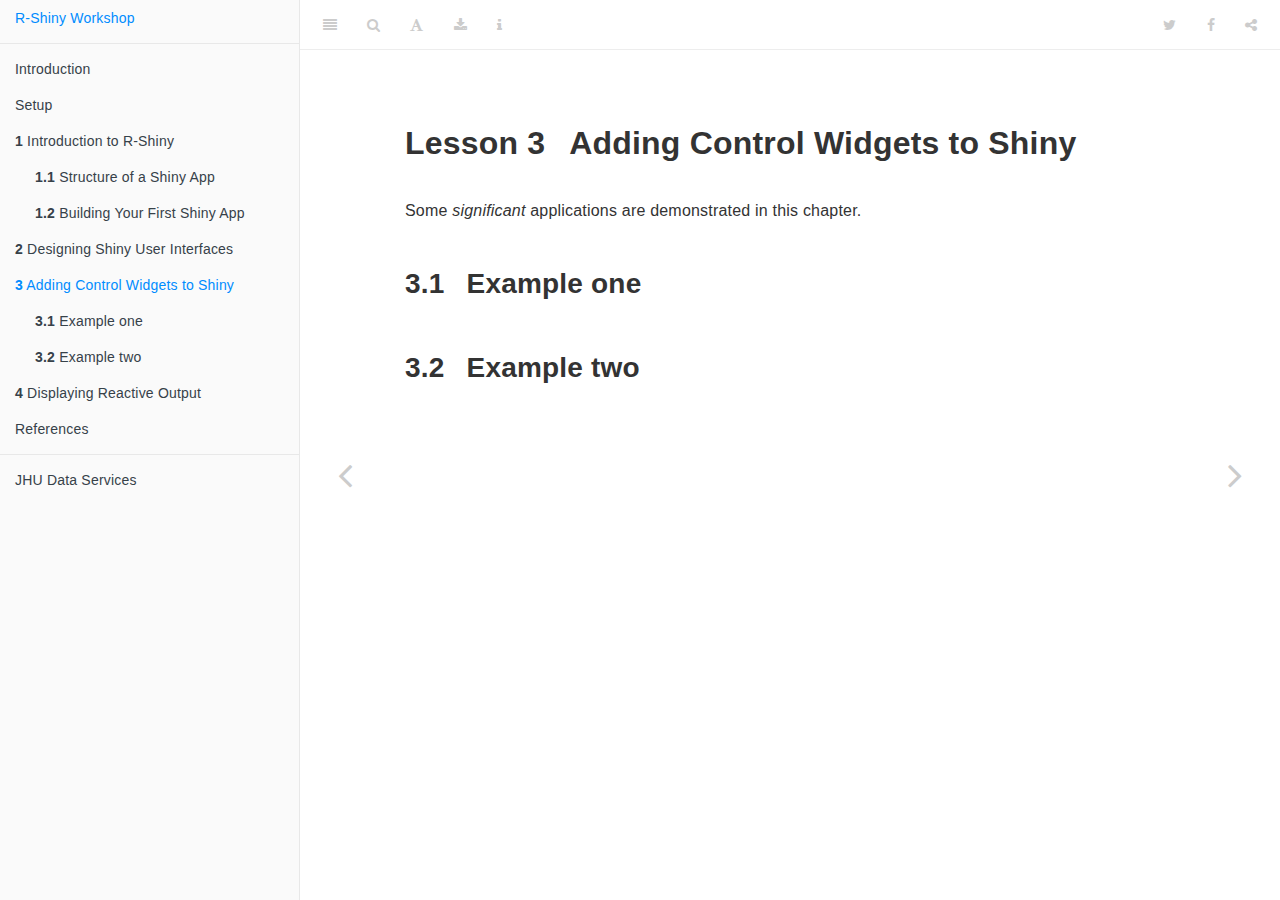
==== docs/adding-control-widgets-to-shiny.html @ 9c2478ea "Compiled book." ====
<!DOCTYPE html>
<html lang="" xml:lang="">
<head>

  <meta charset="utf-8" />
  <meta http-equiv="X-UA-Compatible" content="IE=edge" />
  <title>Lesson 3 Adding Control Widgets to Shiny | Interactive Data Visualization with R-Shiny</title>
  <meta name="description" content="A workshop on interactive data visualization using the R-Shiny library in the R programming language." />
  <meta name="generator" content="bookdown 0.21 and GitBook 2.6.7" />

  <meta property="og:title" content="Lesson 3 Adding Control Widgets to Shiny | Interactive Data Visualization with R-Shiny" />
  <meta property="og:type" content="book" />
  
  
  <meta property="og:description" content="A workshop on interactive data visualization using the R-Shiny library in the R programming language." />
  

  <meta name="twitter:card" content="summary" />
  <meta name="twitter:title" content="Lesson 3 Adding Control Widgets to Shiny | Interactive Data Visualization with R-Shiny" />
  
  <meta name="twitter:description" content="A workshop on interactive data visualization using the R-Shiny library in the R programming language." />
  

<meta name="author" content="Peter Lawson" />


<meta name="date" content="2020-12-22" />

  <meta name="viewport" content="width=device-width, initial-scale=1" />
  <meta name="apple-mobile-web-app-capable" content="yes" />
  <meta name="apple-mobile-web-app-status-bar-style" content="black" />
  
  
<link rel="prev" href="designing-shiny-user-interfaces.html"/>
<link rel="next" href="displaying-reactive-output.html"/>
<script src="libs/jquery-2.2.3/jquery.min.js"></script>
<link href="libs/gitbook-2.6.7/css/style.css" rel="stylesheet" />
<link href="libs/gitbook-2.6.7/css/plugin-table.css" rel="stylesheet" />
<link href="libs/gitbook-2.6.7/css/plugin-bookdown.css" rel="stylesheet" />
<link href="libs/gitbook-2.6.7/css/plugin-highlight.css" rel="stylesheet" />
<link href="libs/gitbook-2.6.7/css/plugin-search.css" rel="stylesheet" />
<link href="libs/gitbook-2.6.7/css/plugin-fontsettings.css" rel="stylesheet" />
<link href="libs/gitbook-2.6.7/css/plugin-clipboard.css" rel="stylesheet" />











<style type="text/css">
a.sourceLine { display: inline-block; line-height: 1.25; }
a.sourceLine { pointer-events: none; color: inherit; text-decoration: inherit; }
a.sourceLine:empty { height: 1.2em; }
.sourceCode { overflow: visible; }
code.sourceCode { white-space: pre; position: relative; }
pre.sourceCode { margin: 0; }
@media screen {
div.sourceCode { overflow: auto; }
}
@media print {
code.sourceCode { white-space: pre-wrap; }
a.sourceLine { text-indent: -1em; padding-left: 1em; }
}
pre.numberSource a.sourceLine
  { position: relative; left: -4em; }
pre.numberSource a.sourceLine::before
  { content: attr(title);
    position: relative; left: -1em; text-align: right; vertical-align: baseline;
    border: none; pointer-events: all; display: inline-block;
    -webkit-touch-callout: none; -webkit-user-select: none;
    -khtml-user-select: none; -moz-user-select: none;
    -ms-user-select: none; user-select: none;
    padding: 0 4px; width: 4em;
    color: #aaaaaa;
  }
pre.numberSource { margin-left: 3em; border-left: 1px solid #aaaaaa;  padding-left: 4px; }
div.sourceCode
  {  }
@media screen {
a.sourceLine::before { text-decoration: underline; }
}
code span.al { color: #ff0000; font-weight: bold; } /* Alert */
code span.an { color: #60a0b0; font-weight: bold; font-style: italic; } /* Annotation */
code span.at { color: #7d9029; } /* Attribute */
code span.bn { color: #40a070; } /* BaseN */
code span.bu { } /* BuiltIn */
code span.cf { color: #007020; font-weight: bold; } /* ControlFlow */
code span.ch { color: #4070a0; } /* Char */
code span.cn { color: #880000; } /* Constant */
code span.co { color: #60a0b0; font-style: italic; } /* Comment */
code span.cv { color: #60a0b0; font-weight: bold; font-style: italic; } /* CommentVar */
code span.do { color: #ba2121; font-style: italic; } /* Documentation */
code span.dt { color: #902000; } /* DataType */
code span.dv { color: #40a070; } /* DecVal */
code span.er { color: #ff0000; font-weight: bold; } /* Error */
code span.ex { } /* Extension */
code span.fl { color: #40a070; } /* Float */
code span.fu { color: #06287e; } /* Function */
code span.im { } /* Import */
code span.in { color: #60a0b0; font-weight: bold; font-style: italic; } /* Information */
code span.kw { color: #007020; font-weight: bold; } /* Keyword */
code span.op { color: #666666; } /* Operator */
code span.ot { color: #007020; } /* Other */
code span.pp { color: #bc7a00; } /* Preprocessor */
code span.sc { color: #4070a0; } /* SpecialChar */
code span.ss { color: #bb6688; } /* SpecialString */
code span.st { color: #4070a0; } /* String */
code span.va { color: #19177c; } /* Variable */
code span.vs { color: #4070a0; } /* VerbatimString */
code span.wa { color: #60a0b0; font-weight: bold; font-style: italic; } /* Warning */
</style>

<link rel="stylesheet" href="style.css" type="text/css" />
</head>

<body>



  <div class="book without-animation with-summary font-size-2 font-family-1" data-basepath=".">

    <div class="book-summary">
      <nav role="navigation">

<ul class="summary">
<li><a href="./">R-Shiny Workshop</a></li>

<li class="divider"></li>
<li class="chapter" data-level="" data-path="index.html"><a href="index.html"><i class="fa fa-check"></i>Introduction</a></li>
<li class="chapter" data-level="" data-path="setup.html"><a href="setup.html"><i class="fa fa-check"></i>Setup</a></li>
<li class="chapter" data-level="1" data-path="introduction-to-r-shiny.html"><a href="introduction-to-r-shiny.html"><i class="fa fa-check"></i><b>1</b> Introduction to R-Shiny</a><ul>
<li class="chapter" data-level="1.1" data-path="introduction-to-r-shiny.html"><a href="introduction-to-r-shiny.html#structure-of-a-shiny-app"><i class="fa fa-check"></i><b>1.1</b> Structure of a Shiny App</a></li>
<li class="chapter" data-level="1.2" data-path="introduction-to-r-shiny.html"><a href="introduction-to-r-shiny.html#building-your-first-shiny-app"><i class="fa fa-check"></i><b>1.2</b> Building Your First Shiny App</a></li>
</ul></li>
<li class="chapter" data-level="2" data-path="designing-shiny-user-interfaces.html"><a href="designing-shiny-user-interfaces.html"><i class="fa fa-check"></i><b>2</b> Designing Shiny User Interfaces</a></li>
<li class="chapter" data-level="3" data-path="adding-control-widgets-to-shiny.html"><a href="adding-control-widgets-to-shiny.html"><i class="fa fa-check"></i><b>3</b> Adding Control Widgets to Shiny</a><ul>
<li class="chapter" data-level="3.1" data-path="adding-control-widgets-to-shiny.html"><a href="adding-control-widgets-to-shiny.html#example-one"><i class="fa fa-check"></i><b>3.1</b> Example one</a></li>
<li class="chapter" data-level="3.2" data-path="adding-control-widgets-to-shiny.html"><a href="adding-control-widgets-to-shiny.html#example-two"><i class="fa fa-check"></i><b>3.2</b> Example two</a></li>
</ul></li>
<li class="chapter" data-level="4" data-path="displaying-reactive-output.html"><a href="displaying-reactive-output.html"><i class="fa fa-check"></i><b>4</b> Displaying Reactive Output</a></li>
<li class="chapter" data-level="" data-path="references.html"><a href="references.html"><i class="fa fa-check"></i>References</a></li>
<li class="divider"></li>
<li><a href="https://dataservices.library.jhu.edu" target="blank">JHU Data Services</a></li>

</ul>

      </nav>
    </div>

    <div class="book-body">
      <div class="body-inner">
        <div class="book-header" role="navigation">
          <h1>
            <i class="fa fa-circle-o-notch fa-spin"></i><a href="./">Interactive Data Visualization with R-Shiny</a>
          </h1>
        </div>

        <div class="page-wrapper" tabindex="-1" role="main">
          <div class="page-inner">

            <section class="normal" id="section-">
<div id="adding-control-widgets-to-shiny" class="section level1">
<h1><span class="header-section-number">Lesson 3</span> Adding Control Widgets to Shiny</h1>
<p>Some <em>significant</em> applications are demonstrated in this chapter.</p>
<div id="example-one" class="section level2">
<h2><span class="header-section-number">3.1</span> Example one</h2>
</div>
<div id="example-two" class="section level2">
<h2><span class="header-section-number">3.2</span> Example two</h2>

</div>
</div>
            </section>

          </div>
        </div>
      </div>
<a href="designing-shiny-user-interfaces.html" class="navigation navigation-prev " aria-label="Previous page"><i class="fa fa-angle-left"></i></a>
<a href="displaying-reactive-output.html" class="navigation navigation-next " aria-label="Next page"><i class="fa fa-angle-right"></i></a>
    </div>
  </div>
<script src="libs/gitbook-2.6.7/js/app.min.js"></script>
<script src="libs/gitbook-2.6.7/js/lunr.js"></script>
<script src="libs/gitbook-2.6.7/js/clipboard.min.js"></script>
<script src="libs/gitbook-2.6.7/js/plugin-search.js"></script>
<script src="libs/gitbook-2.6.7/js/plugin-sharing.js"></script>
<script src="libs/gitbook-2.6.7/js/plugin-fontsettings.js"></script>
<script src="libs/gitbook-2.6.7/js/plugin-bookdown.js"></script>
<script src="libs/gitbook-2.6.7/js/jquery.highlight.js"></script>
<script src="libs/gitbook-2.6.7/js/plugin-clipboard.js"></script>
<script>
gitbook.require(["gitbook"], function(gitbook) {
gitbook.start({
"sharing": {
"github": false,
"facebook": true,
"twitter": true,
"linkedin": false,
"weibo": false,
"instapaper": false,
"vk": false,
"all": ["facebook", "twitter", "linkedin", "weibo", "instapaper"]
},
"fontsettings": {
"theme": "white",
"family": "sans",
"size": 2
},
"edit": {
"link": null,
"text": null
},
"history": {
"link": null,
"text": null
},
"view": {
"link": null,
"text": null
},
"download": ["r-shiny-workshop.pdf", "r-shiny-workshop.epub"],
"toc": {
"collapse": "subsection"
}
});
});
</script>

</body>

</html>
---- docs/libs/gitbook-2.6.7/css/style.css ----
/*! normalize.css v2.1.0 | MIT License | git.io/normalize */img,legend{border:0}*,.fa{-webkit-font-smoothing:antialiased}.fa-ul>li,sub,sup{position:relative}.book .book-body .page-wrapper .page-inner section.normal hr:after,.book-langs-index .inner .languages:after,.buttons:after,.dropdown-menu .buttons:after{clear:both}body,html{-ms-text-size-adjust:100%;-webkit-text-size-adjust:100%}article,aside,details,figcaption,figure,footer,header,hgroup,main,nav,section,summary{display:block}audio,canvas,video{display:inline-block}.hidden,[hidden]{display:none}audio:not([controls]){display:none;height:0}html{font-family:sans-serif}body,figure{margin:0}a:focus{outline:dotted thin}a:active,a:hover{outline:0}h1{font-size:2em;margin:.67em 0}abbr[title]{border-bottom:1px dotted}b,strong{font-weight:700}dfn{font-style:italic}hr{-moz-box-sizing:content-box;box-sizing:content-box;height:0}mark{background:#ff0;color:#000}code,kbd,pre,samp{font-family:monospace,serif;font-size:1em}pre{white-space:pre-wrap}q{quotes:"\201C" "\201D" "\2018" "\2019"}small{font-size:80%}sub,sup{font-size:75%;line-height:0;vertical-align:baseline}sup{top:-.5em}sub{bottom:-.25em}svg:not(:root){overflow:hidden}fieldset{border:1px solid silver;margin:0 2px;padding:.35em .625em .75em}legend{padding:0}button,input,select,textarea{font-family:inherit;font-size:100%;margin:0}button,input{line-height:normal}button,select{text-transform:none}button,html input[type=button],input[type=reset],input[type=submit]{-webkit-appearance:button;cursor:pointer}button[disabled],html input[disabled]{cursor:default}input[type=checkbox],input[type=radio]{box-sizing:border-box;padding:0}input[type=search]{-webkit-appearance:textfield;-moz-box-sizing:content-box;-webkit-box-sizing:content-box;box-sizing:content-box}input[type=search]::-webkit-search-cancel-button{margin-right:10px;}button::-moz-focus-inner,input::-moz-focus-inner{border:0;padding:0}textarea{overflow:auto;vertical-align:top}table{border-collapse:collapse;border-spacing:0}/*!
 * Preboot v2
 *
 * Open sourced under MIT license by @mdo.
 * Some variables and mixins from Bootstrap (Apache 2 license).
 */.link-inherit,.link-inherit:focus,.link-inherit:hover{color:inherit}.fa,.fa-stack{display:inline-block}/*!
 *  Font Awesome 4.1.0 by @davegandy - http://fontawesome.io - @fontawesome
 *  License - http://fontawesome.io/license (Font: SIL OFL 1.1, CSS: MIT License)
 */@font-face{font-family:FontAwesome;src:url(./fontawesome/fontawesome-webfont.ttf?v=4.1.0) format('truetype');font-weight:400;font-style:normal}.fa{font-family:FontAwesome;font-style:normal;font-weight:400;line-height:1;-moz-osx-font-smoothing:grayscale}.book .book-header,.book .book-summary{font-family:"Helvetica Neue",Helvetica,Arial,sans-serif}.fa-lg{font-size:1.33333333em;line-height:.75em;vertical-align:-15%}.fa-2x{font-size:2em}.fa-3x{font-size:3em}.fa-4x{font-size:4em}.fa-5x{font-size:5em}.fa-fw{width:1.28571429em;text-align:center}.fa-ul{padding-left:0;margin-left:2.14285714em;list-style-type:none}.fa-li{position:absolute;left:-2.14285714em;width:2.14285714em;top:.14285714em;text-align:center}.fa-li.fa-lg{left:-1.85714286em}.fa-border{padding:.2em .25em .15em;border:.08em solid #eee;border-radius:.1em}.pull-right{float:right}.pull-left{float:left}.fa.pull-left{margin-right:.3em}.fa.pull-right{margin-left:.3em}.fa-spin{-webkit-animation:spin 2s infinite linear;-moz-animation:spin 2s infinite linear;-o-animation:spin 2s infinite linear;animation:spin 2s infinite linear}@-moz-keyframes spin{0%{-moz-transform:rotate(0)}100%{-moz-transform:rotate(359deg)}}@-webkit-keyframes spin{0%{-webkit-transform:rotate(0)}100%{-webkit-transform:rotate(359deg)}}@-o-keyframes spin{0%{-o-transform:rotate(0)}100%{-o-transform:rotate(359deg)}}@keyframes spin{0%{-webkit-transform:rotate(0);transform:rotate(0)}100%{-webkit-transform:rotate(359deg);transform:rotate(359deg)}}.fa-rotate-90{filter:progid:DXImageTransform.Microsoft.BasicImage(rotation=1);-webkit-transform:rotate(90deg);-moz-transform:rotate(90deg);-ms-transform:rotate(90deg);-o-transform:rotate(90deg);transform:rotate(90deg)}.fa-rotate-180{filter:progid:DXImageTransform.Microsoft.BasicImage(rotation=2);-webkit-transform:rotate(180deg);-moz-transform:rotate(180deg);-ms-transform:rotate(180deg);-o-transform:rotate(180deg);transform:rotate(180deg)}.fa-rotate-270{filter:progid:DXImageTransform.Microsoft.BasicImage(rotation=3);-webkit-transform:rotate(270deg);-moz-transform:rotate(270deg);-ms-transform:rotate(270deg);-o-transform:rotate(270deg);transform:rotate(270deg)}.fa-flip-horizontal{filter:progid:DXImageTransform.Microsoft.BasicImage(rotation=0, mirror=1);-webkit-transform:scale(-1,1);-moz-transform:scale(-1,1);-ms-transform:scale(-1,1);-o-transform:scale(-1,1);transform:scale(-1,1)}.fa-flip-vertical{filter:progid:DXImageTransform.Microsoft.BasicImage(rotation=2, mirror=1);-webkit-transform:scale(1,-1);-moz-transform:scale(1,-1);-ms-transform:scale(1,-1);-o-transform:scale(1,-1);transform:scale(1,-1)}.fa-stack{position:relative;width:2em;height:2em;line-height:2em;vertical-align:middle}.fa-stack-1x,.fa-stack-2x{position:absolute;left:0;width:100%;text-align:center}.fa-stack-1x{line-height:inherit}.fa-stack-2x{font-size:2em}.fa-inverse{color:#fff}.fa-glass:before{content:"\f000"}.fa-music:before{content:"\f001"}.fa-search:before{content:"\f002"}.fa-envelope-o:before{content:"\f003"}.fa-heart:before{content:"\f004"}.fa-star:before{content:"\f005"}.fa-star-o:before{content:"\f006"}.fa-user:before{content:"\f007"}.fa-film:before{content:"\f008"}.fa-th-large:before{content:"\f009"}.fa-th:before{content:"\f00a"}.fa-th-list:before{content:"\f00b"}.fa-check:before{content:"\f00c"}.fa-times:before{content:"\f00d"}.fa-search-plus:before{content:"\f00e"}.fa-search-minus:before{content:"\f010"}.fa-power-off:before{content:"\f011"}.fa-signal:before{content:"\f012"}.fa-cog:before,.fa-gear:before{content:"\f013"}.fa-trash-o:before{content:"\f014"}.fa-home:before{content:"\f015"}.fa-file-o:before{content:"\f016"}.fa-clock-o:before{content:"\f017"}.fa-road:before{content:"\f018"}.fa-download:before{content:"\f019"}.fa-arrow-circle-o-down:before{content:"\f01a"}.fa-arrow-circle-o-up:before{content:"\f01b"}.fa-inbox:before{content:"\f01c"}.fa-play-circle-o:before{content:"\f01d"}.fa-repeat:before,.fa-rotate-right:before{content:"\f01e"}.fa-refresh:before{content:"\f021"}.fa-list-alt:before{content:"\f022"}.fa-lock:before{content:"\f023"}.fa-flag:before{content:"\f024"}.fa-headphones:before{content:"\f025"}.fa-volume-off:before{content:"\f026"}.fa-volume-down:before{content:"\f027"}.fa-volume-up:before{content:"\f028"}.fa-qrcode:before{content:"\f029"}.fa-barcode:before{content:"\f02a"}.fa-tag:before{content:"\f02b"}.fa-tags:before{content:"\f02c"}.fa-book:before{content:"\f02d"}.fa-bookmark:before{content:"\f02e"}.fa-print:before{content:"\f02f"}.fa-camera:before{content:"\f030"}.fa-font:before{content:"\f031"}.fa-bold:before{content:"\f032"}.fa-italic:before{content:"\f033"}.fa-text-height:before{content:"\f034"}.fa-text-width:before{content:"\f035"}.fa-align-left:before{content:"\f036"}.fa-align-center:before{content:"\f037"}.fa-align-right:before{content:"\f038"}.fa-align-justify:before{content:"\f039"}.fa-list:before{content:"\f03a"}.fa-dedent:before,.fa-outdent:before{content:"\f03b"}.fa-indent:before{content:"\f03c"}.fa-video-camera:before{content:"\f03d"}.fa-image:before,.fa-photo:before,.fa-picture-o:before{content:"\f03e"}.fa-pencil:before{content:"\f040"}.fa-map-marker:before{content:"\f041"}.fa-adjust:before{content:"\f042"}.fa-tint:before{content:"\f043"}.fa-edit:before,.fa-pencil-square-o:before{content:"\f044"}.fa-share-square-o:before{content:"\f045"}.fa-check-square-o:before{content:"\f046"}.fa-arrows:before{content:"\f047"}.fa-step-backward:before{content:"\f048"}.fa-fast-backward:before{content:"\f049"}.fa-backward:before{content:"\f04a"}.fa-play:before{content:"\f04b"}.fa-pause:before{content:"\f04c"}.fa-stop:before{content:"\f04d"}.fa-forward:before{content:"\f04e"}.fa-fast-forward:before{content:"\f050"}.fa-step-forward:before{content:"\f051"}.fa-eject:before{content:"\f052"}.fa-chevron-left:before{content:"\f053"}.fa-chevron-right:before{content:"\f054"}.fa-plus-circle:before{content:"\f055"}.fa-minus-circle:before{content:"\f056"}.fa-times-circle:before{content:"\f057"}.fa-check-circle:before{content:"\f058"}.fa-question-circle:before{content:"\f059"}.fa-info-circle:before{content:"\f05a"}.fa-crosshairs:before{content:"\f05b"}.fa-times-circle-o:before{content:"\f05c"}.fa-check-circle-o:before{content:"\f05d"}.fa-ban:before{content:"\f05e"}.fa-arrow-left:before{content:"\f060"}.fa-arrow-right:before{content:"\f061"}.fa-arrow-up:before{content:"\f062"}.fa-arrow-down:before{content:"\f063"}.fa-mail-forward:before,.fa-share:before{content:"\f064"}.fa-expand:before{content:"\f065"}.fa-compress:before{content:"\f066"}.fa-plus:before{content:"\f067"}.fa-minus:before{content:"\f068"}.fa-asterisk:before{content:"\f069"}.fa-exclamation-circle:before{content:"\f06a"}.fa-gift:before{content:"\f06b"}.fa-leaf:before{content:"\f06c"}.fa-fire:before{content:"\f06d"}.fa-eye:before{content:"\f06e"}.fa-eye-slash:before{content:"\f070"}.fa-exclamation-triangle:before,.fa-warning:before{content:"\f071"}.fa-plane:before{content:"\f072"}.fa-calendar:before{content:"\f073"}.fa-random:before{content:"\f074"}.fa-comment:before{content:"\f075"}.fa-magnet:before{content:"\f076"}.fa-chevron-up:before{content:"\f077"}.fa-chevron-down:before{content:"\f078"}.fa-retweet:before{content:"\f079"}.fa-shopping-cart:before{content:"\f07a"}.fa-folder:before{content:"\f07b"}.fa-folder-open:before{content:"\f07c"}.fa-arrows-v:before{content:"\f07d"}.fa-arrows-h:before{content:"\f07e"}.fa-bar-chart-o:before{content:"\f080"}.fa-twitter-square:before{content:"\f081"}.fa-facebook-square:before{content:"\f082"}.fa-camera-retro:before{content:"\f083"}.fa-key:before{content:"\f084"}.fa-cogs:before,.fa-gears:before{content:"\f085"}.fa-comments:before{content:"\f086"}.fa-thumbs-o-up:before{content:"\f087"}.fa-thumbs-o-down:before{content:"\f088"}.fa-star-half:before{content:"\f089"}.fa-heart-o:before{content:"\f08a"}.fa-sign-out:before{content:"\f08b"}.fa-linkedin-square:before{content:"\f08c"}.fa-thumb-tack:before{content:"\f08d"}.fa-external-link:before{content:"\f08e"}.fa-sign-in:before{content:"\f090"}.fa-trophy:before{content:"\f091"}.fa-github-square:before{content:"\f092"}.fa-upload:before{content:"\f093"}.fa-lemon-o:before{content:"\f094"}.fa-phone:before{content:"\f095"}.fa-square-o:before{content:"\f096"}.fa-bookmark-o:before{content:"\f097"}.fa-phone-square:before{content:"\f098"}.fa-twitter:before{content:"\f099"}.fa-facebook:before{content:"\f09a"}.fa-github:before{content:"\f09b"}.fa-unlock:before{content:"\f09c"}.fa-credit-card:before{content:"\f09d"}.fa-rss:before{content:"\f09e"}.fa-hdd-o:before{content:"\f0a0"}.fa-bullhorn:before{content:"\f0a1"}.fa-bell:before{content:"\f0f3"}.fa-certificate:before{content:"\f0a3"}.fa-hand-o-right:before{content:"\f0a4"}.fa-hand-o-left:before{content:"\f0a5"}.fa-hand-o-up:before{content:"\f0a6"}.fa-hand-o-down:before{content:"\f0a7"}.fa-arrow-circle-left:before{content:"\f0a8"}.fa-arrow-circle-right:before{content:"\f0a9"}.fa-arrow-circle-up:before{content:"\f0aa"}.fa-arrow-circle-down:before{content:"\f0ab"}.fa-globe:before{content:"\f0ac"}.fa-wrench:before{content:"\f0ad"}.fa-tasks:before{content:"\f0ae"}.fa-filter:before{content:"\f0b0"}.fa-briefcase:before{content:"\f0b1"}.fa-arrows-alt:before{content:"\f0b2"}.fa-group:before,.fa-users:before{content:"\f0c0"}.fa-chain:before,.fa-link:before{content:"\f0c1"}.fa-cloud:before{content:"\f0c2"}.fa-flask:before{content:"\f0c3"}.fa-cut:before,.fa-scissors:before{content:"\f0c4"}.fa-copy:before,.fa-files-o:before{content:"\f0c5"}.fa-paperclip:before{content:"\f0c6"}.fa-floppy-o:before,.fa-save:before{content:"\f0c7"}.fa-square:before{content:"\f0c8"}.fa-bars:before,.fa-navicon:before,.fa-reorder:before{content:"\f0c9"}.fa-list-ul:before{content:"\f0ca"}.fa-list-ol:before{content:"\f0cb"}.fa-strikethrough:before{content:"\f0cc"}.fa-underline:before{content:"\f0cd"}.fa-table:before{content:"\f0ce"}.fa-magic:before{content:"\f0d0"}.fa-truck:before{content:"\f0d1"}.fa-pinterest:before{content:"\f0d2"}.fa-pinterest-square:before{content:"\f0d3"}.fa-google-plus-square:before{content:"\f0d4"}.fa-google-plus:before{content:"\f0d5"}.fa-money:before{content:"\f0d6"}.fa-caret-down:before{content:"\f0d7"}.fa-caret-up:before{content:"\f0d8"}.fa-caret-left:before{content:"\f0d9"}.fa-caret-right:before{content:"\f0da"}.fa-columns:before{content:"\f0db"}.fa-sort:before,.fa-unsorted:before{content:"\f0dc"}.fa-sort-desc:before,.fa-sort-down:before{content:"\f0dd"}.fa-sort-asc:before,.fa-sort-up:before{content:"\f0de"}.fa-envelope:before{content:"\f0e0"}.fa-linkedin:before{content:"\f0e1"}.fa-rotate-left:before,.fa-undo:before{content:"\f0e2"}.fa-gavel:before,.fa-legal:before{content:"\f0e3"}.fa-dashboard:before,.fa-tachometer:before{content:"\f0e4"}.fa-comment-o:before{content:"\f0e5"}.fa-comments-o:before{content:"\f0e6"}.fa-bolt:before,.fa-flash:before{content:"\f0e7"}.fa-sitemap:before{content:"\f0e8"}.fa-umbrella:before{content:"\f0e9"}.fa-clipboard:before,.fa-paste:before{content:"\f0ea"}.fa-lightbulb-o:before{content:"\f0eb"}.fa-exchange:before{content:"\f0ec"}.fa-cloud-download:before{content:"\f0ed"}.fa-cloud-upload:before{content:"\f0ee"}.fa-user-md:before{content:"\f0f0"}.fa-stethoscope:before{content:"\f0f1"}.fa-suitcase:before{content:"\f0f2"}.fa-bell-o:before{content:"\f0a2"}.fa-coffee:before{content:"\f0f4"}.fa-cutlery:before{content:"\f0f5"}.fa-file-text-o:before{content:"\f0f6"}.fa-building-o:before{content:"\f0f7"}.fa-hospital-o:before{content:"\f0f8"}.fa-ambulance:before{content:"\f0f9"}.fa-medkit:before{content:"\f0fa"}.fa-fighter-jet:before{content:"\f0fb"}.fa-beer:before{content:"\f0fc"}.fa-h-square:before{content:"\f0fd"}.fa-plus-square:before{content:"\f0fe"}.fa-angle-double-left:before{content:"\f100"}.fa-angle-double-right:before{content:"\f101"}.fa-angle-double-up:before{content:"\f102"}.fa-angle-double-down:before{content:"\f103"}.fa-angle-left:before{content:"\f104"}.fa-angle-right:before{content:"\f105"}.fa-angle-up:before{content:"\f106"}.fa-angle-down:before{content:"\f107"}.fa-desktop:before{content:"\f108"}.fa-laptop:before{content:"\f109"}.fa-tablet:before{content:"\f10a"}.fa-mobile-phone:before,.fa-mobile:before{content:"\f10b"}.fa-circle-o:before{content:"\f10c"}.fa-quote-left:before{content:"\f10d"}.fa-quote-right:before{content:"\f10e"}.fa-spinner:before{content:"\f110"}.fa-circle:before{content:"\f111"}.fa-mail-reply:before,.fa-reply:before{content:"\f112"}.fa-github-alt:before{content:"\f113"}.fa-folder-o:before{content:"\f114"}.fa-folder-open-o:before{content:"\f115"}.fa-smile-o:before{content:"\f118"}.fa-frown-o:before{content:"\f119"}.fa-meh-o:before{content:"\f11a"}.fa-gamepad:before{content:"\f11b"}.fa-keyboard-o:before{content:"\f11c"}.fa-flag-o:before{content:"\f11d"}.fa-flag-checkered:before{content:"\f11e"}.fa-terminal:before{content:"\f120"}.fa-code:before{content:"\f121"}.fa-mail-reply-all:before,.fa-reply-all:before{content:"\f122"}.fa-star-half-empty:before,.fa-star-half-full:before,.fa-star-half-o:before{content:"\f123"}.fa-location-arrow:before{content:"\f124"}.fa-crop:before{content:"\f125"}.fa-code-fork:before{content:"\f126"}.fa-chain-broken:before,.fa-unlink:before{content:"\f127"}.fa-question:before{content:"\f128"}.fa-info:before{content:"\f129"}.fa-exclamation:before{content:"\f12a"}.fa-superscript:before{content:"\f12b"}.fa-subscript:before{content:"\f12c"}.fa-eraser:before{content:"\f12d"}.fa-puzzle-piece:before{content:"\f12e"}.fa-microphone:before{content:"\f130"}.fa-microphone-slash:before{content:"\f131"}.fa-shield:before{content:"\f132"}.fa-calendar-o:before{content:"\f133"}.fa-fire-extinguisher:before{content:"\f134"}.fa-rocket:before{content:"\f135"}.fa-maxcdn:before{content:"\f136"}.fa-chevron-circle-left:before{content:"\f137"}.fa-chevron-circle-right:before{content:"\f138"}.fa-chevron-circle-up:before{content:"\f139"}.fa-chevron-circle-down:before{content:"\f13a"}.fa-html5:before{content:"\f13b"}.fa-css3:before{content:"\f13c"}.fa-anchor:before{content:"\f13d"}.fa-unlock-alt:before{content:"\f13e"}.fa-bullseye:before{content:"\f140"}.fa-ellipsis-h:before{content:"\f141"}.fa-ellipsis-v:before{content:"\f142"}.fa-rss-square:before{content:"\f143"}.fa-play-circle:before{content:"\f144"}.fa-ticket:before{content:"\f145"}.fa-minus-square:before{content:"\f146"}.fa-minus-square-o:before{content:"\f147"}.fa-level-up:before{content:"\f148"}.fa-level-down:before{content:"\f149"}.fa-check-square:before{content:"\f14a"}.fa-pencil-square:before{content:"\f14b"}.fa-external-link-square:before{content:"\f14c"}.fa-share-square:before{content:"\f14d"}.fa-compass:before{content:"\f14e"}.fa-caret-square-o-down:before,.fa-toggle-down:before{content:"\f150"}.fa-caret-square-o-up:before,.fa-toggle-up:before{content:"\f151"}.fa-caret-square-o-right:before,.fa-toggle-right:before{content:"\f152"}.fa-eur:before,.fa-euro:before{content:"\f153"}.fa-gbp:before{content:"\f154"}.fa-dollar:before,.fa-usd:before{content:"\f155"}.fa-inr:before,.fa-rupee:before{content:"\f156"}.fa-cny:before,.fa-jpy:before,.fa-rmb:before,.fa-yen:before{content:"\f157"}.fa-rouble:before,.fa-rub:before,.fa-ruble:before{content:"\f158"}.fa-krw:before,.fa-won:before{content:"\f159"}.fa-bitcoin:before,.fa-btc:before{content:"\f15a"}.fa-file:before{content:"\f15b"}.fa-file-text:before{content:"\f15c"}.fa-sort-alpha-asc:before{content:"\f15d"}.fa-sort-alpha-desc:before{content:"\f15e"}.fa-sort-amount-asc:before{content:"\f160"}.fa-sort-amount-desc:before{content:"\f161"}.fa-sort-numeric-asc:before{content:"\f162"}.fa-sort-numeric-desc:before{content:"\f163"}.fa-thumbs-up:before{content:"\f164"}.fa-thumbs-down:before{content:"\f165"}.fa-youtube-square:before{content:"\f166"}.fa-youtube:before{content:"\f167"}.fa-xing:before{content:"\f168"}.fa-xing-square:before{content:"\f169"}.fa-youtube-play:before{content:"\f16a"}.fa-dropbox:before{content:"\f16b"}.fa-stack-overflow:before{content:"\f16c"}.fa-instagram:before{content:"\f16d"}.fa-flickr:before{content:"\f16e"}.fa-adn:before{content:"\f170"}.fa-bitbucket:before{content:"\f171"}.fa-bitbucket-square:before{content:"\f172"}.fa-tumblr:before{content:"\f173"}.fa-tumblr-square:before{content:"\f174"}.fa-long-arrow-down:before{content:"\f175"}.fa-long-arrow-up:before{content:"\f176"}.fa-long-arrow-left:before{content:"\f177"}.fa-long-arrow-right:before{content:"\f178"}.fa-apple:before{content:"\f179"}.fa-windows:before{content:"\f17a"}.fa-android:before{content:"\f17b"}.fa-linux:before{content:"\f17c"}.fa-dribbble:before{content:"\f17d"}.fa-skype:before{content:"\f17e"}.fa-foursquare:before{content:"\f180"}.fa-trello:before{content:"\f181"}.fa-female:before{content:"\f182"}.fa-male:before{content:"\f183"}.fa-gittip:before{content:"\f184"}.fa-sun-o:before{content:"\f185"}.fa-moon-o:before{content:"\f186"}.fa-archive:before{content:"\f187"}.fa-bug:before{content:"\f188"}.fa-vk:before{content:"\f189"}.fa-weibo:before{content:"\f18a"}.fa-renren:before{content:"\f18b"}.fa-pagelines:before{content:"\f18c"}.fa-stack-exchange:before{content:"\f18d"}.fa-arrow-circle-o-right:before{content:"\f18e"}.fa-arrow-circle-o-left:before{content:"\f190"}.fa-caret-square-o-left:before,.fa-toggle-left:before{content:"\f191"}.fa-dot-circle-o:before{content:"\f192"}.fa-wheelchair:before{content:"\f193"}.fa-vimeo-square:before{content:"\f194"}.fa-try:before,.fa-turkish-lira:before{content:"\f195"}.fa-plus-square-o:before{content:"\f196"}.fa-space-shuttle:before{content:"\f197"}.fa-slack:before{content:"\f198"}.fa-envelope-square:before{content:"\f199"}.fa-wordpress:before{content:"\f19a"}.fa-openid:before{content:"\f19b"}.fa-bank:before,.fa-institution:before,.fa-university:before{content:"\f19c"}.fa-graduation-cap:before,.fa-mortar-board:before{content:"\f19d"}.fa-yahoo:before{content:"\f19e"}.fa-google:before{content:"\f1a0"}.fa-reddit:before{content:"\f1a1"}.fa-reddit-square:before{content:"\f1a2"}.fa-stumbleupon-circle:before{content:"\f1a3"}.fa-stumbleupon:before{content:"\f1a4"}.fa-delicious:before{content:"\f1a5"}.fa-digg:before{content:"\f1a6"}.fa-pied-piper-square:before,.fa-pied-piper:before{content:"\f1a7"}.fa-pied-piper-alt:before{content:"\f1a8"}.fa-drupal:before{content:"\f1a9"}.fa-joomla:before{content:"\f1aa"}.fa-language:before{content:"\f1ab"}.fa-fax:before{content:"\f1ac"}.fa-building:before{content:"\f1ad"}.fa-child:before{content:"\f1ae"}.fa-paw:before{content:"\f1b0"}.fa-spoon:before{content:"\f1b1"}.fa-cube:before{content:"\f1b2"}.fa-cubes:before{content:"\f1b3"}.fa-behance:before{content:"\f1b4"}.fa-behance-square:before{content:"\f1b5"}.fa-steam:before{content:"\f1b6"}.fa-steam-square:before{content:"\f1b7"}.fa-recycle:before{content:"\f1b8"}.fa-automobile:before,.fa-car:before{content:"\f1b9"}.fa-cab:before,.fa-taxi:before{content:"\f1ba"}.fa-tree:before{content:"\f1bb"}.fa-spotify:before{content:"\f1bc"}.fa-deviantart:before{content:"\f1bd"}.fa-soundcloud:before{content:"\f1be"}.fa-database:before{content:"\f1c0"}.fa-file-pdf-o:before{content:"\f1c1"}.fa-file-word-o:before{content:"\f1c2"}.fa-file-excel-o:before{content:"\f1c3"}.fa-file-powerpoint-o:before{content:"\f1c4"}.fa-file-image-o:before,.fa-file-photo-o:before,.fa-file-picture-o:before{content:"\f1c5"}.fa-file-archive-o:before,.fa-file-zip-o:before{content:"\f1c6"}.fa-file-audio-o:before,.fa-file-sound-o:before{content:"\f1c7"}.fa-file-movie-o:before,.fa-file-video-o:before{content:"\f1c8"}.fa-file-code-o:before{content:"\f1c9"}.fa-vine:before{content:"\f1ca"}.fa-codepen:before{content:"\f1cb"}.fa-jsfiddle:before{content:"\f1cc"}.fa-life-bouy:before,.fa-life-ring:before,.fa-life-saver:before,.fa-support:before{content:"\f1cd"}.fa-circle-o-notch:before{content:"\f1ce"}.fa-ra:before,.fa-rebel:before{content:"\f1d0"}.fa-empire:before,.fa-ge:before{content:"\f1d1"}.fa-git-square:before{content:"\f1d2"}.fa-git:before{content:"\f1d3"}.fa-hacker-news:before{content:"\f1d4"}.fa-tencent-weibo:before{content:"\f1d5"}.fa-qq:before{content:"\f1d6"}.fa-wechat:before,.fa-weixin:before{content:"\f1d7"}.fa-paper-plane:before,.fa-send:before{content:"\f1d8"}.fa-paper-plane-o:before,.fa-send-o:before{content:"\f1d9"}.fa-history:before{content:"\f1da"}.fa-circle-thin:before{content:"\f1db"}.fa-header:before{content:"\f1dc"}.fa-paragraph:before{content:"\f1dd"}.fa-sliders:before{content:"\f1de"}.fa-share-alt:before{content:"\f1e0"}.fa-share-alt-square:before{content:"\f1e1"}.fa-bomb:before{content:"\f1e2"}.book-langs-index{width:100%;height:100%;padding:40px 0;margin:0;overflow:auto}@media (max-width:600px){.book-langs-index{padding:0}}.book-langs-index .inner{max-width:600px;width:100%;margin:0 auto;padding:30px;background:#fff;border-radius:3px}.book-langs-index .inner h3{margin:0}.book-langs-index .inner .languages{list-style:none;padding:20px 30px;margin-top:20px;border-top:1px solid #eee}.book-langs-index .inner .languages:after,.book-langs-index .inner .languages:before{content:" ";display:table;line-height:0}.book-langs-index .inner .languages li{width:50%;float:left;padding:10px 5px;font-size:16px}@media (max-width:600px){.book-langs-index .inner .languages li{width:100%;max-width:100%}}.book .book-header{overflow:visible;height:50px;padding:0 8px;z-index:2;font-size:.85em;color:#7e888b;background:0 0}.book .book-header .btn{display:block;height:50px;padding:0 15px;border-bottom:none;color:#ccc;text-transform:uppercase;line-height:50px;-webkit-box-shadow:none!important;box-shadow:none!important;position:relative;font-size:14px}.book .book-header .btn:hover{position:relative;text-decoration:none;color:#444;background:0 0}.book .book-header h1{margin:0;font-size:20px;font-weight:200;text-align:center;line-height:50px;opacity:0;padding-left:200px;padding-right:200px;-webkit-transition:opacity .2s ease;-moz-transition:opacity .2s ease;-o-transition:opacity .2s ease;transition:opacity .2s ease;overflow:hidden;text-overflow:ellipsis;white-space:nowrap}.book .book-header h1 a,.book .book-header h1 a:hover{color:inherit;text-decoration:none}@media (max-width:1000px){.book .book-header h1{display:none}}.book .book-header h1 i{display:none}.book .book-header:hover h1{opacity:1}.book.is-loading .book-header h1 i{display:inline-block}.book.is-loading .book-header h1 a{display:none}.dropdown{position:relative}.dropdown-menu{position:absolute;top:100%;left:0;z-index:100;display:none;float:left;min-width:160px;padding:0;margin:2px 0 0;list-style:none;font-size:14px;background-color:#fafafa;border:1px solid rgba(0,0,0,.07);border-radius:1px;-webkit-box-shadow:0 6px 12px rgba(0,0,0,.175);box-shadow:0 6px 12px rgba(0,0,0,.175);background-clip:padding-box}.dropdown-menu.open{display:block}.dropdown-menu.dropdown-left{left:auto;right:4%}.dropdown-menu.dropdown-left .dropdown-caret{right:14px;left:auto}.dropdown-menu .dropdown-caret{position:absolute;top:-8px;left:14px;width:18px;height:10px;float:left;overflow:hidden}.dropdown-menu .dropdown-caret .caret-inner,.dropdown-menu .dropdown-caret .caret-outer{display:inline-block;top:0;border-left:9px solid transparent;border-right:9px solid transparent;position:absolute}.dropdown-menu .dropdown-caret .caret-outer{border-bottom:9px solid rgba(0,0,0,.1);height:auto;left:0;width:auto;margin-left:-1px}.dropdown-menu .dropdown-caret .caret-inner{margin-top:-1px;top:1px;border-bottom:9px solid #fafafa}.dropdown-menu .buttons{border-bottom:1px solid rgba(0,0,0,.07)}.dropdown-menu .buttons:after,.dropdown-menu .buttons:before{content:" ";display:table;line-height:0}.dropdown-menu .buttons:last-child{border-bottom:none}.dropdown-menu .buttons .button{border:0;background-color:transparent;color:#a6a6a6;width:100%;text-align:center;float:left;line-height:1.42857143;padding:8px 4px}.alert,.dropdown-menu .buttons .button:hover{color:#444}.dropdown-menu .buttons .button:focus,.dropdown-menu .buttons .button:hover{outline:0}.dropdown-menu .buttons .button.size-2{width:50%}.dropdown-menu .buttons .button.size-3{width:33%}.alert{padding:15px;margin-bottom:20px;background:#eee;border-bottom:5px solid #ddd}.alert-success{background:#dff0d8;border-color:#d6e9c6;color:#3c763d}.alert-info{background:#d9edf7;border-color:#bce8f1;color:#31708f}.alert-danger{background:#f2dede;border-color:#ebccd1;color:#a94442}.alert-warning{background:#fcf8e3;border-color:#faebcc;color:#8a6d3b}.book .book-summary{position:absolute;top:0;left:-300px;bottom:0;z-index:1;width:300px;color:#364149;background:#fafafa;border-right:1px solid rgba(0,0,0,.07);-webkit-transition:left 250ms ease;-moz-transition:left 250ms ease;-o-transition:left 250ms ease;transition:left 250ms ease}.book .book-summary ul.summary{position:absolute;top:0;left:0;right:0;bottom:0;overflow-y:auto;list-style:none;margin:0;padding:0;-webkit-transition:top .5s ease;-moz-transition:top .5s ease;-o-transition:top .5s ease;transition:top .5s ease}.book .book-summary ul.summary li{list-style:none}.book .book-summary ul.summary li.divider{height:1px;margin:7px 0;overflow:hidden;background:rgba(0,0,0,.07)}.book .book-summary ul.summary li i.fa-check{display:none;position:absolute;right:9px;top:16px;font-size:9px;color:#3c3}.book .book-summary ul.summary li.done>a{color:#364149;font-weight:400}.book .book-summary ul.summary li.done>a i{display:inline}.book .book-summary ul.summary li a,.book .book-summary ul.summary li span{display:block;padding:10px 15px;border-bottom:none;color:#364149;background:0 0;text-overflow:ellipsis;overflow:hidden;white-space:nowrap;position:relative}.book .book-summary ul.summary li span{cursor:not-allowed;opacity:.3;filter:alpha(opacity=30)}.book .book-summary ul.summary li a:hover,.book .book-summary ul.summary li.active>a{color:#008cff;background:0 0;text-decoration:none}.book .book-summary ul.summary li ul{padding-left:20px}@media (max-width:600px){.book .book-summary{width:calc(100% - 60px);bottom:0;left:-100%}}.book.with-summary .book-summary{left:0}.book.without-animation .book-summary{-webkit-transition:none!important;-moz-transition:none!important;-o-transition:none!important;transition:none!important}.book{position:relative;width:100%;height:100%}.book .book-body,.book .book-body .body-inner{position:absolute;top:0;left:0;overflow-y:auto;bottom:0;right:0}.book .book-body{color:#000;background:#fff;-webkit-transition:left 250ms ease;-moz-transition:left 250ms ease;-o-transition:left 250ms ease;transition:left 250ms ease}.book .book-body .page-wrapper{position:relative;outline:0}.book .book-body .page-wrapper .page-inner{max-width:800px;margin:0 auto;padding:20px 0 40px}.book .book-body .page-wrapper .page-inner section{margin:0;padding:5px 15px;background:#fff;border-radius:2px;line-height:1.7;font-size:1.6rem}.book .book-body .page-wrapper .page-inner .btn-group .btn{border-radius:0;background:#eee;border:0}@media (max-width:1240px){.book .book-body{-webkit-transition:-webkit-transform 250ms ease;-moz-transition:-moz-transform 250ms ease;-o-transition:-o-transform 250ms ease;transition:transform 250ms ease;padding-bottom:20px}.book .book-body .body-inner{position:static;min-height:calc(100% - 50px)}}@media (min-width:600px){.book.with-summary .book-body{left:300px}}@media (max-width:600px){.book.with-summary{overflow:hidden}.book.with-summary .book-body{-webkit-transform:translate(calc(100% - 60px),0);-moz-transform:translate(calc(100% - 60px),0);-ms-transform:translate(calc(100% - 60px),0);-o-transform:translate(calc(100% - 60px),0);transform:translate(calc(100% - 60px),0)}}.book.without-animation .book-body{-webkit-transition:none!important;-moz-transition:none!important;-o-transition:none!important;transition:none!important}.buttons:after,.buttons:before{content:" ";display:table;line-height:0}.button{border:0;background:#eee;color:#666;width:100%;text-align:center;float:left;line-height:1.42857143;padding:8px 4px}.button:hover{color:#444}.button:focus,.button:hover{outline:0}.button.size-2{width:50%}.button.size-3{width:33%}.book .book-body .page-wrapper .page-inner section{display:none}.book .book-body .page-wrapper .page-inner section.normal{display:block;word-wrap:break-word;overflow:hidden;color:#333;line-height:1.7;text-size-adjust:100%;-ms-text-size-adjust:100%;-webkit-text-size-adjust:100%;-moz-text-size-adjust:100%}.book .book-body .page-wrapper .page-inner section.normal *{box-sizing:border-box;-webkit-box-sizing:border-box;}.book .book-body .page-wrapper .page-inner section.normal>:first-child{margin-top:0!important}.book .book-body .page-wrapper .page-inner section.normal>:last-child{margin-bottom:0!important}.book .book-body .page-wrapper .page-inner section.normal blockquote,.book .book-body .page-wrapper .page-inner section.normal code,.book .book-body .page-wrapper .page-inner section.normal figure,.book .book-body .page-wrapper .page-inner section.normal img,.book .book-body .page-wrapper .page-inner section.normal pre,.book .book-body .page-wrapper .page-inner section.normal table,.book .book-body .page-wrapper .page-inner section.normal tr{page-break-inside:avoid}.book .book-body .page-wrapper .page-inner section.normal h2,.book .book-body .page-wrapper .page-inner section.normal h3,.book .book-body .page-wrapper .page-inner section.normal h4,.book .book-body .page-wrapper .page-inner section.normal h5,.book .book-body .page-wrapper .page-inner section.normal p{orphans:3;widows:3}.book .book-body .page-wrapper .page-inner section.normal h1,.book .book-body .page-wrapper .page-inner section.normal h2,.book .book-body .page-wrapper .page-inner section.normal h3,.book .book-body .page-wrapper .page-inner section.normal h4,.book .book-body .page-wrapper .page-inner section.normal h5{page-break-after:avoid}.book .book-body .page-wrapper .page-inner section.normal b,.book .book-body .page-wrapper .page-inner section.normal strong{font-weight:700}.book .book-body .page-wrapper .page-inner section.normal em{font-style:italic}.book .book-body .page-wrapper .page-inner section.normal blockquote,.book .book-body .page-wrapper .page-inner section.normal dl,.book .book-body .page-wrapper .page-inner section.normal ol,.book .book-body .page-wrapper .page-inner section.normal p,.book .book-body .page-wrapper .page-inner section.normal table,.book .book-body .page-wrapper .page-inner section.normal ul{margin-top:0;margin-bottom:.85em}.book .book-body .page-wrapper .page-inner section.normal a{color:#4183c4;text-decoration:none;background:0 0}.book .book-body .page-wrapper .page-inner section.normal a:active,.book .book-body .page-wrapper .page-inner section.normal a:focus,.book .book-body .page-wrapper .page-inner section.normal a:hover{outline:0;text-decoration:underline}.book .book-body .page-wrapper .page-inner section.normal img{border:0;max-width:100%}.book .book-body .page-wrapper .page-inner section.normal hr{height:4px;padding:0;margin:1.7em 0;overflow:hidden;background-color:#e7e7e7;border:none}.book .book-body .page-wrapper .page-inner section.normal hr:after,.book .book-body .page-wrapper .page-inner section.normal hr:before{display:table;content:" "}.book .book-body .page-wrapper .page-inner section.normal h1,.book .book-body .page-wrapper .page-inner section.normal h2,.book .book-body .page-wrapper .page-inner section.normal h3,.book .book-body .page-wrapper .page-inner section.normal h4,.book .book-body .page-wrapper .page-inner section.normal h5,.book .book-body .page-wrapper .page-inner section.normal h6{margin-top:1.275em;margin-bottom:.85em;}.book .book-body .page-wrapper .page-inner section.normal h1{font-size:2em}.book .book-body .page-wrapper .page-inner section.normal h2{font-size:1.75em}.book .book-body .page-wrapper .page-inner section.normal h3{font-size:1.5em}.book .book-body .page-wrapper .page-inner section.normal h4{font-size:1.25em}.book .book-body .page-wrapper .page-inner section.normal h5{font-size:1em}.book .book-body .page-wrapper .page-inner section.normal h6{font-size:1em;color:#777}.book .book-body .page-wrapper .page-inner section.normal code,.book .book-body .page-wrapper .page-inner section.normal pre{font-family:Consolas,"Liberation Mono",Menlo,Courier,monospace;direction:ltr;border:none;color:inherit}.book .book-body .page-wrapper .page-inner section.normal pre{overflow:auto;word-wrap:normal;margin:0 0 1.275em;padding:.85em 1em;background:#f7f7f7}.book .book-body .page-wrapper .page-inner section.normal pre>code{display:inline;max-width:initial;padding:0;margin:0;overflow:initial;line-height:inherit;font-size:.85em;white-space:pre;background:0 0}.book .book-body .page-wrapper .page-inner section.normal pre>code:after,.book .book-body .page-wrapper .page-inner section.normal pre>code:before{content:normal}.book .book-body .page-wrapper .page-inner section.normal code{padding:.2em;margin:0;font-size:.85em;background-color:#f7f7f7}.book .book-body .page-wrapper .page-inner section.normal code:after,.book .book-body .page-wrapper .page-inner section.normal code:before{letter-spacing:-.2em;content:"\00a0"}.book .book-body .page-wrapper .page-inner section.normal ol,.book .book-body .page-wrapper .page-inner section.normal ul{padding:0 0 0 2em;margin:0 0 .85em}.book .book-body .page-wrapper .page-inner section.normal ol ol,.book .book-body .page-wrapper .page-inner section.normal ol ul,.book .book-body .page-wrapper .page-inner section.normal ul ol,.book .book-body .page-wrapper .page-inner section.normal ul ul{margin-top:0;margin-bottom:0}.book .book-body .page-wrapper .page-inner section.normal ol ol{list-style-type:lower-roman}.book .book-body .page-wrapper .page-inner section.normal blockquote{margin:0 0 .85em;padding:0 15px;opacity:0.75;border-left:4px solid #dcdcdc}.book .book-body .page-wrapper .page-inner section.normal blockquote:first-child{margin-top:0}.book .book-body .page-wrapper .page-inner section.normal blockquote:last-child{margin-bottom:0}.book .book-body .page-wrapper .page-inner section.normal dl{padding:0}.book .book-body .page-wrapper .page-inner section.normal dl dt{padding:0;margin-top:.85em;font-style:italic;font-weight:700}.book .book-body .page-wrapper .page-inner section.normal dl dd{padding:0 .85em;margin-bottom:.85em}.book .book-body .page-wrapper .page-inner section.normal dd{margin-left:0}.book .book-body .page-wrapper .page-inner section.normal .glossary-term{cursor:help;text-decoration:underline}.book .book-body .navigation{position:absolute;top:50px;bottom:0;margin:0;max-width:150px;min-width:90px;display:flex;justify-content:center;align-content:center;flex-direction:column;font-size:40px;color:#ccc;text-align:center;-webkit-transition:all 350ms ease;-moz-transition:all 350ms ease;-o-transition:all 350ms ease;transition:all 350ms ease}.book .book-body .navigation:hover{text-decoration:none;color:#444}.book .book-body .navigation.navigation-next{right:0}.book .book-body .navigation.navigation-prev{left:0}@media (max-width:1240px){.book .book-body .navigation{position:static;top:auto;max-width:50%;width:50%;display:inline-block;float:left}.book .book-body .navigation.navigation-unique{max-width:100%;width:100%}}.book .book-body .page-wrapper .page-inner section.glossary{margin-bottom:40px}.book .book-body .page-wrapper .page-inner section.glossary h2 a,.book .book-body .page-wrapper .page-inner section.glossary h2 a:hover{color:inherit;text-decoration:none}.book .book-body .page-wrapper .page-inner section.glossary .glossary-index{list-style:none;margin:0;padding:0}.book .book-body .page-wrapper .page-inner section.glossary .glossary-index li{display:inline;margin:0 8px;white-space:nowrap}*{-webkit-box-sizing:border-box;-moz-box-sizing:border-box;box-sizing:border-box;-webkit-overflow-scrolling:touch;-webkit-tap-highlight-color:transparent;-webkit-text-size-adjust:none;-webkit-touch-callout:none}a{text-decoration:none}body,html{height:100%}html{font-size:62.5%}body{text-rendering:optimizeLegibility;font-smoothing:antialiased;font-family:"Helvetica Neue",Helvetica,Arial,sans-serif;font-size:14px;letter-spacing:.2px;text-size-adjust:100%}
.book .book-summary ul.summary li a span {display:inline;padding:initial;overflow:visible;cursor:auto;opacity:1;}
---- docs/libs/gitbook-2.6.7/css/plugin-table.css ----
.book .book-body .page-wrapper .page-inner section.normal table{display:table;width:100%;border-collapse:collapse;border-spacing:0;overflow:auto}.book .book-body .page-wrapper .page-inner section.normal table td,.book .book-body .page-wrapper .page-inner section.normal table th{padding:6px 13px;border:1px solid #ddd}.book .book-body .page-wrapper .page-inner section.normal table tr{background-color:#fff;border-top:1px solid #ccc}.book .book-body .page-wrapper .page-inner section.normal table tr:nth-child(2n){background-color:#f8f8f8}.book .book-body .page-wrapper .page-inner section.normal table th{font-weight:700}
---- docs/libs/gitbook-2.6.7/css/plugin-bookdown.css ----
.book .book-header h1 {
  padding-left: 20px;
  padding-right: 20px;
}
.book .book-header.fixed {
  position: fixed;
  right: 0;
  top: 0;
  left: 0;
  border-bottom: 1px solid rgba(0,0,0,.07);
}
span.search-highlight {
  background-color: #ffff88;
}
@media (min-width: 600px) {
  .book.with-summary .book-header.fixed {
    left: 300px;
  }
}
@media (max-width: 1240px) {
  .book .book-body.fixed {
    top: 50px;
  }
  .book .book-body.fixed .body-inner {
    top: auto;
  }
}
@media (max-width: 600px) {
  .book.with-summary .book-header.fixed {
    left: calc(100% - 60px);
    min-width: 300px;
  }
  .book.with-summary .book-body {
    transform: none;
    left: calc(100% - 60px);
    min-width: 300px;
  }
  .book .book-body.fixed {
    top: 0;
  }
}

.book .book-body.fixed .body-inner {
  top: 50px;
}
.book .book-body .page-wrapper .page-inner section.normal sub, .book .book-body .page-wrapper .page-inner section.normal sup {
  font-size: 85%;
}

@media print {
  .book .book-summary, .book .book-body .book-header, .fa {
    display: none !important;
  }
  .book .book-body.fixed {
    left: 0px;
  }
  .book .book-body,.book .book-body .body-inner, .book.with-summary {
    overflow: visible !important;
  }
}
.kable_wrapper {
  border-spacing: 20px 0;
  border-collapse: separate;
  border: none;
  margin: auto;
}
.kable_wrapper > tbody > tr > td {
  vertical-align: top;
}
.book .book-body .page-wrapper .page-inner section.normal table tr.header {
  border-top-width: 2px;
}
.book .book-body .page-wrapper .page-inner section.normal table tr:last-child td {
  border-bottom-width: 2px;
}
.book .book-body .page-wrapper .page-inner section.normal table td, .book .book-body .page-wrapper .page-inner section.normal table th {
  border-left: none;
  border-right: none;
}
.book .book-body .page-wrapper .page-inner section.normal table.kable_wrapper > tbody > tr, .book .book-body .page-wrapper .page-inner section.normal table.kable_wrapper > tbody > tr > td {
  border-top: none;
}
.book .book-body .page-wrapper .page-inner section.normal table.kable_wrapper > tbody > tr:last-child > td {
    border-bottom: none;
}

div.theorem, div.lemma, div.corollary, div.proposition, div.conjecture {
  font-style: italic;
}
span.theorem, span.lemma, span.corollary, span.proposition, span.conjecture {
  font-style: normal;
}
div.proof>*:last-child:after {
  content: "\25a2";
  float: right;
}
.header-section-number {
  padding-right: .5em;
}
---- docs/libs/gitbook-2.6.7/css/plugin-highlight.css ----
.book .book-body .page-wrapper .page-inner section.normal pre,
.book .book-body .page-wrapper .page-inner section.normal code {
  /* http://jmblog.github.com/color-themes-for-google-code-highlightjs */
  /* Tomorrow Comment */
  /* Tomorrow Red */
  /* Tomorrow Orange */
  /* Tomorrow Yellow */
  /* Tomorrow Green */
  /* Tomorrow Aqua */
  /* Tomorrow Blue */
  /* Tomorrow Purple */
}
.book .book-body .page-wrapper .page-inner section.normal pre .hljs-comment,
.book .book-body .page-wrapper .page-inner section.normal code .hljs-comment,
.book .book-body .page-wrapper .page-inner section.normal pre .hljs-title,
.book .book-body .page-wrapper .page-inner section.normal code .hljs-title {
  color: #8e908c;
}
.book .book-body .page-wrapper .page-inner section.normal pre .hljs-variable,
.book .book-body .page-wrapper .page-inner section.normal code .hljs-variable,
.book .book-body .page-wrapper .page-inner section.normal pre .hljs-attribute,
.book .book-body .page-wrapper .page-inner section.normal code .hljs-attribute,
.book .book-body .page-wrapper .page-inner section.normal pre .hljs-tag,
.book .book-body .page-wrapper .page-inner section.normal code .hljs-tag,
.book .book-body .page-wrapper .page-inner section.normal pre .hljs-regexp,
.book .book-body .page-wrapper .page-inner section.normal code .hljs-regexp,
.book .book-body .page-wrapper .page-inner section.normal pre .ruby .hljs-constant,
.book .book-body .page-wrapper .page-inner section.normal code .ruby .hljs-constant,
.book .book-body .page-wrapper .page-inner section.normal pre .xml .hljs-tag .hljs-title,
.book .book-body .page-wrapper .page-inner section.normal code .xml .hljs-tag .hljs-title,
.book .book-body .page-wrapper .page-inner section.normal pre .xml .hljs-pi,
.book .book-body .page-wrapper .page-inner section.normal code .xml .hljs-pi,
.book .book-body .page-wrapper .page-inner section.normal pre .xml .hljs-doctype,
.book .book-body .page-wrapper .page-inner section.normal code .xml .hljs-doctype,
.book .book-body .page-wrapper .page-inner section.normal pre .html .hljs-doctype,
.book .book-body .page-wrapper .page-inner section.normal code .html .hljs-doctype,
.book .book-body .page-wrapper .page-inner section.normal pre .css .hljs-id,
.book .book-body .page-wrapper .page-inner section.normal code .css .hljs-id,
.book .book-body .page-wrapper .page-inner section.normal pre .css .hljs-class,
.book .book-body .page-wrapper .page-inner section.normal code .css .hljs-class,
.book .book-body .page-wrapper .page-inner section.normal pre .css .hljs-pseudo,
.book .book-body .page-wrapper .page-inner section.normal code .css .hljs-pseudo {
  color: #c82829;
}
.book .book-body .page-wrapper .page-inner section.normal pre .hljs-number,
.book .book-body .page-wrapper .page-inner section.normal code .hljs-number,
.book .book-body .page-wrapper .page-inner section.normal pre .hljs-preprocessor,
.book .book-body .page-wrapper .page-inner section.normal code .hljs-preprocessor,
.book .book-body .page-wrapper .page-inner section.normal pre .hljs-pragma,
.book .book-body .page-wrapper .page-inner section.normal code .hljs-pragma,
.book .book-body .page-wrapper .page-inner section.normal pre .hljs-built_in,
.book .book-body .page-wrapper .page-inner section.normal code .hljs-built_in,
.book .book-body .page-wrapper .page-inner section.normal pre .hljs-literal,
.book .book-body .page-wrapper .page-inner section.normal code .hljs-literal,
.book .book-body .page-wrapper .page-inner section.normal pre .hljs-params,
.book .book-body .page-wrapper .page-inner section.normal code .hljs-params,
.book .book-body .page-wrapper .page-inner section.normal pre .hljs-constant,
.book .book-body .page-wrapper .page-inner section.normal code .hljs-constant {
  color: #f5871f;
}
.book .book-body .page-wrapper .page-inner section.normal pre .ruby .hljs-class .hljs-title,
.book .book-body .page-wrapper .page-inner section.normal code .ruby .hljs-class .hljs-title,
.book .book-body .page-wrapper .page-inner section.normal pre .css .hljs-rules .hljs-attribute,
.book .book-body .page-wrapper .page-inner section.normal code .css .hljs-rules .hljs-attribute {
  color: #eab700;
}
.book .book-body .page-wrapper .page-inner section.normal pre .hljs-string,
.book .book-body .page-wrapper .page-inner section.normal code .hljs-string,
.book .book-body .page-wrapper .page-inner section.normal pre .hljs-value,
.book .book-body .page-wrapper .page-inner section.normal code .hljs-value,
.book .book-body .page-wrapper .page-inner section.normal pre .hljs-inheritance,
.book .book-body .page-wrapper .page-inner section.normal code .hljs-inheritance,
.book .book-body .page-wrapper .page-inner section.normal pre .hljs-header,
.book .book-body .page-wrapper .page-inner section.normal code .hljs-header,
.book .book-body .page-wrapper .page-inner section.normal pre .ruby .hljs-symbol,
.book .book-body .page-wrapper .page-inner section.normal code .ruby .hljs-symbol,
.book .book-body .page-wrapper .page-inner section.normal pre .xml .hljs-cdata,
.book .book-body .page-wrapper .page-inner section.normal code .xml .hljs-cdata {
  color: #718c00;
}
.book .book-body .page-wrapper .page-inner section.normal pre .css .hljs-hexcolor,
.book .book-body .page-wrapper .page-inner section.normal code .css .hljs-hexcolor {
  color: #3e999f;
}
.book .book-body .page-wrapper .page-inner section.normal pre .hljs-function,
.book .book-body .page-wrapper .page-inner section.normal code .hljs-function,
.book .book-body .page-wrapper .page-inner section.normal pre .python .hljs-decorator,
.book .book-body .page-wrapper .page-inner section.normal code .python .hljs-decorator,
.book .book-body .page-wrapper .page-inner section.normal pre .python .hljs-title,
.book .book-body .page-wrapper .page-inner section.normal code .python .hljs-title,
.book .book-body .page-wrapper .page-inner section.normal pre .ruby .hljs-function .hljs-title,
.book .book-body .page-wrapper .page-inner section.normal code .ruby .hljs-function .hljs-title,
.book .book-body .page-wrapper .page-inner section.normal pre .ruby .hljs-title .hljs-keyword,
.book .book-body .page-wrapper .page-inner section.normal code .ruby .hljs-title .hljs-keyword,
.book .book-body .page-wrapper .page-inner section.normal pre .perl .hljs-sub,
.book .book-body .page-wrapper .page-inner section.normal code .perl .hljs-sub,
.book .book-body .page-wrapper .page-inner section.normal pre .javascript .hljs-title,
.book .book-body .page-wrapper .page-inner section.normal code .javascript .hljs-title,
.book .book-body .page-wrapper .page-inner section.normal pre .coffeescript .hljs-title,
.book .book-body .page-wrapper .page-inner section.normal code .coffeescript .hljs-title {
  color: #4271ae;
}
.book .book-body .page-wrapper .page-inner section.normal pre .hljs-keyword,
.book .book-body .page-wrapper .page-inner section.normal code .hljs-keyword,
.book .book-body .page-wrapper .page-inner section.normal pre .javascript .hljs-function,
.book .book-body .page-wrapper .page-inner section.normal code .javascript .hljs-function {
  color: #8959a8;
}
.book .book-body .page-wrapper .page-inner section.normal pre .hljs,
.book .book-body .page-wrapper .page-inner section.normal code .hljs {
  display: block;
  background: white;
  color: #4d4d4c;
  padding: 0.5em;
}
.book .book-body .page-wrapper .page-inner section.normal pre .coffeescript .javascript,
.book .book-body .page-wrapper .page-inner section.normal code .coffeescript .javascript,
.book .book-body .page-wrapper .page-inner section.normal pre .javascript .xml,
.book .book-body .page-wrapper .page-inner section.normal code .javascript .xml,
.book .book-body .page-wrapper .page-inner section.normal pre .tex .hljs-formula,
.book .book-body .page-wrapper .page-inner section.normal code .tex .hljs-formula,
.book .book-body .page-wrapper .page-inner section.normal pre .xml .javascript,
.book .book-body .page-wrapper .page-inner section.normal code .xml .javascript,
.book .book-body .page-wrapper .page-inner section.normal pre .xml .vbscript,
.book .book-body .page-wrapper .page-inner section.normal code .xml .vbscript,
.book .book-body .page-wrapper .page-inner section.normal pre .xml .css,
.book .book-body .page-wrapper .page-inner section.normal code .xml .css,
.book .book-body .page-wrapper .page-inner section.normal pre .xml .hljs-cdata,
.book .book-body .page-wrapper .page-inner section.normal code .xml .hljs-cdata {
  opacity: 0.5;
}
.book.color-theme-1 .book-body .page-wrapper .page-inner section.normal pre,
.book.color-theme-1 .book-body .page-wrapper .page-inner section.normal code {
  /*

Orginal Style from ethanschoonover.com/solarized (c) Jeremy Hull <sourdrums@gmail.com>

*/
  /* Solarized Green */
  /* Solarized Cyan */
  /* Solarized Blue */
  /* Solarized Yellow */
  /* Solarized Orange */
  /* Solarized Red */
  /* Solarized Violet */
}
.book.color-theme-1 .book-body .page-wrapper .page-inner section.normal pre .hljs,
.book.color-theme-1 .book-body .page-wrapper .page-inner section.normal code .hljs {
  display: block;
  padding: 0.5em;
  background: #fdf6e3;
  color: #657b83;
}
.book.color-theme-1 .book-body .page-wrapper .page-inner section.normal pre .hljs-comment,
.book.color-theme-1 .book-body .page-wrapper .page-inner section.normal code .hljs-comment,
.book.color-theme-1 .book-body .page-wrapper .page-inner section.normal pre .hljs-template_comment,
.book.color-theme-1 .book-body .page-wrapper .page-inner section.normal code .hljs-template_comment,
.book.color-theme-1 .book-body .page-wrapper .page-inner section.normal pre .diff .hljs-header,
.book.color-theme-1 .book-body .page-wrapper .page-inner section.normal code .diff .hljs-header,
.book.color-theme-1 .book-body .page-wrapper .page-inner section.normal pre .hljs-doctype,
.book.color-theme-1 .book-body .page-wrapper .page-inner section.normal code .hljs-doctype,
.book.color-theme-1 .book-body .page-wrapper .page-inner section.normal pre .hljs-pi,
.book.color-theme-1 .book-body .page-wrapper .page-inner section.normal code .hljs-pi,
.book.color-theme-1 .book-body .page-wrapper .page-inner section.normal pre .lisp .hljs-string,
.book.color-theme-1 .book-body .page-wrapper .page-inner section.normal code .lisp .hljs-string,
.book.color-theme-1 .book-body .page-wrapper .page-inner section.normal pre .hljs-javadoc,
.book.color-theme-1 .book-body .page-wrapper .page-inner section.normal code .hljs-javadoc {
  color: #93a1a1;
}
.book.color-theme-1 .book-body .page-wrapper .page-inner section.normal pre .hljs-keyword,
.book.color-theme-1 .book-body .page-wrapper .page-inner section.normal code .hljs-keyword,
.book.color-theme-1 .book-body .page-wrapper .page-inner section.normal pre .hljs-winutils,
.book.color-theme-1 .book-body .page-wrapper .page-inner section.normal code .hljs-winutils,
.book.color-theme-1 .book-body .page-wrapper .page-inner section.normal pre .method,
.book.color-theme-1 .book-body .page-wrapper .page-inner section.normal code .method,
.book.color-theme-1 .book-body .page-wrapper .page-inner section.normal pre .hljs-addition,
.book.color-theme-1 .book-body .page-wrapper .page-inner section.normal code .hljs-addition,
.book.color-theme-1 .book-body .page-wrapper .page-inner section.normal pre .css .hljs-tag,
.book.color-theme-1 .book-body .page-wrapper .page-inner section.normal code .css .hljs-tag,
.book.color-theme-1 .book-body .page-wrapper .page-inner section.normal pre .hljs-request,
.book.color-theme-1 .book-body .page-wrapper .page-inner section.normal code .hljs-request,
.book.color-theme-1 .book-body .page-wrapper .page-inner section.normal pre .hljs-status,
.book.color-theme-1 .book-body .page-wrapper .page-inner section.normal code .hljs-status,
.book.color-theme-1 .book-body .page-wrapper .page-inner section.normal pre .nginx .hljs-title,
.book.color-theme-1 .book-body .page-wrapper .page-inner section.normal code .nginx .hljs-title {
  color: #859900;
}
.book.color-theme-1 .book-body .page-wrapper .page-inner section.normal pre .hljs-number,
.book.color-theme-1 .book-body .page-wrapper .page-inner section.normal code .hljs-number,
.book.color-theme-1 .book-body .page-wrapper .page-inner section.normal pre .hljs-command,
.book.color-theme-1 .book-body .page-wrapper .page-inner section.normal code .hljs-command,
.book.color-theme-1 .book-body .page-wrapper .page-inner section.normal pre .hljs-string,
.book.color-theme-1 .book-body .page-wrapper .page-inner section.normal code .hljs-string,
.book.color-theme-1 .book-body .page-wrapper .page-inner section.normal pre .hljs-tag .hljs-value,
.book.color-theme-1 .book-body .page-wrapper .page-inner section.normal code .hljs-tag .hljs-value,
.book.color-theme-1 .book-body .page-wrapper .page-inner section.normal pre .hljs-rules .hljs-value,
.book.color-theme-1 .book-body .page-wrapper .page-inner section.normal code .hljs-rules .hljs-value,
.book.color-theme-1 .book-body .page-wrapper .page-inner section.normal pre .hljs-phpdoc,
.book.color-theme-1 .book-body .page-wrapper .page-inner section.normal code .hljs-phpdoc,
.book.color-theme-1 .book-body .page-wrapper .page-inner section.normal pre .tex .hljs-formula,
.book.color-theme-1 .book-body .page-wrapper .page-inner section.normal code .tex .hljs-formula,
.book.color-theme-1 .book-body .page-wrapper .page-inner section.normal pre .hljs-regexp,
.book.color-theme-1 .book-body .page-wrapper .page-inner section.normal code .hljs-regexp,
.book.color-theme-1 .book-body .page-wrapper .page-inner section.normal pre .hljs-hexcolor,
.book.color-theme-1 .book-body .page-wrapper .page-inner section.normal code .hljs-hexcolor,
.book.color-theme-1 .book-body .page-wrapper .page-inner section.normal pre .hljs-link_url,
.book.color-theme-1 .book-body .page-wrapper .page-inner section.normal code .hljs-link_url {
  color: #2aa198;
}
.book.color-theme-1 .book-body .page-wrapper .page-inner section.normal pre .hljs-title,
.book.color-theme-1 .book-body .page-wrapper .page-inner section.normal code .hljs-title,
.book.color-theme-1 .book-body .page-wrapper .page-inner section.normal pre .hljs-localvars,
.book.color-theme-1 .book-body .page-wrapper .page-inner section.normal code .hljs-localvars,
.book.color-theme-1 .book-body .page-wrapper .page-inner section.normal pre .hljs-chunk,
.book.color-theme-1 .book-body .page-wrapper .page-inner section.normal code .hljs-chunk,
.book.color-theme-1 .book-body .page-wrapper .page-inner section.normal pre .hljs-decorator,
.book.color-theme-1 .book-body .page-wrapper .page-inner section.normal code .hljs-decorator,
.book.color-theme-1 .book-body .page-wrapper .page-inner section.normal pre .hljs-built_in,
.book.color-theme-1 .book-body .page-wrapper .page-inner section.normal code .hljs-built_in,
.book.color-theme-1 .book-body .page-wrapper .page-inner section.normal pre .hljs-identifier,
.book.color-theme-1 .book-body .page-wrapper .page-inner section.normal code .hljs-identifier,
.book.color-theme-1 .book-body .page-wrapper .page-inner section.normal pre .vhdl .hljs-literal,
.book.color-theme-1 .book-body .page-wrapper .page-inner section.normal code .vhdl .hljs-literal,
.book.color-theme-1 .book-body .page-wrapper .page-inner section.normal pre .hljs-id,
.book.color-theme-1 .book-body .page-wrapper .page-inner section.normal code .hljs-id,
.book.color-theme-1 .book-body .page-wrapper .page-inner section.normal pre .css .hljs-function,
.book.color-theme-1 .book-body .page-wrapper .page-inner section.normal code .css .hljs-function {
  color: #268bd2;
}
.book.color-theme-1 .book-body .page-wrapper .page-inner section.normal pre .hljs-attribute,
.book.color-theme-1 .book-body .page-wrapper .page-inner section.normal code .hljs-attribute,
.book.color-theme-1 .book-body .page-wrapper .page-inner section.normal pre .hljs-variable,
.book.color-theme-1 .book-body .page-wrapper .page-inner section.normal code .hljs-variable,
.book.color-theme-1 .book-body .page-wrapper .page-inner section.normal pre .lisp .hljs-body,
.book.color-theme-1 .book-body .page-wrapper .page-inner section.normal code .lisp .hljs-body,
.book.color-theme-1 .book-body .page-wrapper .page-inner section.normal pre .smalltalk .hljs-number,
.book.color-theme-1 .book-body .page-wrapper .page-inner section.normal code .smalltalk .hljs-number,
.book.color-theme-1 .book-body .page-wrapper .page-inner section.normal pre .hljs-constant,
.book.color-theme-1 .book-body .page-wrapper .page-inner section.normal code .hljs-constant,
.book.color-theme-1 .book-body .page-wrapper .page-inner section.normal pre .hljs-class .hljs-title,
.book.color-theme-1 .book-body .page-wrapper .page-inner section.normal code .hljs-class .hljs-title,
.book.color-theme-1 .book-body .page-wrapper .page-inner section.normal pre .hljs-parent,
.book.color-theme-1 .book-body .page-wrapper .page-inner section.normal code .hljs-parent,
.book.color-theme-1 .book-body .page-wrapper .page-inner section.normal pre .haskell .hljs-type,
.book.color-theme-1 .book-body .page-wrapper .page-inner section.normal code .haskell .hljs-type,
.book.color-theme-1 .book-body .page-wrapper .page-inner section.normal pre .hljs-link_reference,
.book.color-theme-1 .book-body .page-wrapper .page-inner section.normal code .hljs-link_reference {
  color: #b58900;
}
.book.color-theme-1 .book-body .page-wrapper .page-inner section.normal pre .hljs-preprocessor,
.book.color-theme-1 .book-body .page-wrapper .page-inner section.normal code .hljs-preprocessor,
.book.color-theme-1 .book-body .page-wrapper .page-inner section.normal pre .hljs-preprocessor .hljs-keyword,
.book.color-theme-1 .book-body .page-wrapper .page-inner section.normal code .hljs-preprocessor .hljs-keyword,
.book.color-theme-1 .book-body .page-wrapper .page-inner section.normal pre .hljs-pragma,
.book.color-theme-1 .book-body .page-wrapper .page-inner section.normal code .hljs-pragma,
.book.color-theme-1 .book-body .page-wrapper .page-inner section.normal pre .hljs-shebang,
.book.color-theme-1 .book-body .page-wrapper .page-inner section.normal code .hljs-shebang,
.book.color-theme-1 .book-body .page-wrapper .page-inner section.normal pre .hljs-symbol,
.book.color-theme-1 .book-body .page-wrapper .page-inner section.normal code .hljs-symbol,
.book.color-theme-1 .book-body .page-wrapper .page-inner section.normal pre .hljs-symbol .hljs-string,
.book.color-theme-1 .book-body .page-wrapper .page-inner section.normal code .hljs-symbol .hljs-string,
.book.color-theme-1 .book-body .page-wrapper .page-inner section.normal pre .diff .hljs-change,
.book.color-theme-1 .book-body .page-wrapper .page-inner section.normal code .diff .hljs-change,
.book.color-theme-1 .book-body .page-wrapper .page-inner section.normal pre .hljs-special,
.book.color-theme-1 .book-body .page-wrapper .page-inner section.normal code .hljs-special,
.book.color-theme-1 .book-body .page-wrapper .page-inner section.normal pre .hljs-attr_selector,
.book.color-theme-1 .book-body .page-wrapper .page-inner section.normal code .hljs-attr_selector,
.book.color-theme-1 .book-body .page-wrapper .page-inner section.normal pre .hljs-subst,
.book.color-theme-1 .book-body .page-wrapper .page-inner section.normal code .hljs-subst,
.book.color-theme-1 .book-body .page-wrapper .page-inner section.normal pre .hljs-cdata,
.book.color-theme-1 .book-body .page-wrapper .page-inner section.normal code .hljs-cdata,
.book.color-theme-1 .book-body .page-wrapper .page-inner section.normal pre .clojure .hljs-title,
.book.color-theme-1 .book-body .page-wrapper .page-inner section.normal code .clojure .hljs-title,
.book.color-theme-1 .book-body .page-wrapper .page-inner section.normal pre .css .hljs-pseudo,
.book.color-theme-1 .book-body .page-wrapper .page-inner section.normal code .css .hljs-pseudo,
.book.color-theme-1 .book-body .page-wrapper .page-inner section.normal pre .hljs-header,
.book.color-theme-1 .book-body .page-wrapper .page-inner section.normal code .hljs-header {
  color: #cb4b16;
}
.book.color-theme-1 .book-body .page-wrapper .page-inner section.normal pre .hljs-deletion,
.book.color-theme-1 .book-body .page-wrapper .page-inner section.normal code .hljs-deletion,
.book.color-theme-1 .book-body .page-wrapper .page-inner section.normal pre .hljs-important,
.book.color-theme-1 .book-body .page-wrapper .page-inner section.normal code .hljs-important {
  color: #dc322f;
}
.book.color-theme-1 .book-body .page-wrapper .page-inner section.normal pre .hljs-link_label,
.book.color-theme-1 .book-body .page-wrapper .page-inner section.normal code .hljs-link_label {
  color: #6c71c4;
}
.book.color-theme-1 .book-body .page-wrapper .page-inner section.normal pre .tex .hljs-formula,
.book.color-theme-1 .book-body .page-wrapper .page-inner section.normal code .tex .hljs-formula {
  background: #eee8d5;
}
.book.color-theme-2 .book-body .page-wrapper .page-inner section.normal pre,
.book.color-theme-2 .book-body .page-wrapper .page-inner section.normal code {
  /* Tomorrow Night Bright Theme */
  /* Original theme - https://github.com/chriskempson/tomorrow-theme */
  /* http://jmblog.github.com/color-themes-for-google-code-highlightjs */
  /* Tomorrow Comment */
  /* Tomorrow Red */
  /* Tomorrow Orange */
  /* Tomorrow Yellow */
  /* Tomorrow Green */
  /* Tomorrow Aqua */
  /* Tomorrow Blue */
  /* Tomorrow Purple */
}
.book.color-theme-2 .book-body .page-wrapper .page-inner section.normal pre .hljs-comment,
.book.color-theme-2 .book-body .page-wrapper .page-inner section.normal code .hljs-comment,
.book.color-theme-2 .book-body .page-wrapper .page-inner section.normal pre .hljs-title,
.book.color-theme-2 .book-body .page-wrapper .page-inner section.normal code .hljs-title {
  color: #969896;
}
.book.color-theme-2 .book-body .page-wrapper .page-inner section.normal pre .hljs-variable,
.book.color-theme-2 .book-body .page-wrapper .page-inner section.normal code .hljs-variable,
.book.color-theme-2 .book-body .page-wrapper .page-inner section.normal pre .hljs-attribute,
.book.color-theme-2 .book-body .page-wrapper .page-inner section.normal code .hljs-attribute,
.book.color-theme-2 .book-body .page-wrapper .page-inner section.normal pre .hljs-tag,
.book.color-theme-2 .book-body .page-wrapper .page-inner section.normal code .hljs-tag,
.book.color-theme-2 .book-body .page-wrapper .page-inner section.normal pre .hljs-regexp,
.book.color-theme-2 .book-body .page-wrapper .page-inner section.normal code .hljs-regexp,
.book.color-theme-2 .book-body .page-wrapper .page-inner section.normal pre .ruby .hljs-constant,
.book.color-theme-2 .book-body .page-wrapper .page-inner section.normal code .ruby .hljs-constant,
.book.color-theme-2 .book-body .page-wrapper .page-inner section.normal pre .xml .hljs-tag .hljs-title,
.book.color-theme-2 .book-body .page-wrapper .page-inner section.normal code .xml .hljs-tag .hljs-title,
.book.color-theme-2 .book-body .page-wrapper .page-inner section.normal pre .xml .hljs-pi,
.book.color-theme-2 .book-body .page-wrapper .page-inner section.normal code .xml .hljs-pi,
.book.color-theme-2 .book-body .page-wrapper .page-inner section.normal pre .xml .hljs-doctype,
.book.color-theme-2 .book-body .page-wrapper .page-inner section.normal code .xml .hljs-doctype,
.book.color-theme-2 .book-body .page-wrapper .page-inner section.normal pre .html .hljs-doctype,
.book.color-theme-2 .book-body .page-wrapper .page-inner section.normal code .html .hljs-doctype,
.book.color-theme-2 .book-body .page-wrapper .page-inner section.normal pre .css .hljs-id,
.book.color-theme-2 .book-body .page-wrapper .page-inner section.normal code .css .hljs-id,
.book.color-theme-2 .book-body .page-wrapper .page-inner section.normal pre .css .hljs-class,
.book.color-theme-2 .book-body .page-wrapper .page-inner section.normal code .css .hljs-class,
.book.color-theme-2 .book-body .page-wrapper .page-inner section.normal pre .css .hljs-pseudo,
.book.color-theme-2 .book-body .page-wrapper .page-inner section.normal code .css .hljs-pseudo {
  color: #d54e53;
}
.book.color-theme-2 .book-body .page-wrapper .page-inner section.normal pre .hljs-number,
.book.color-theme-2 .book-body .page-wrapper .page-inner section.normal code .hljs-number,
.book.color-theme-2 .book-body .page-wrapper .page-inner section.normal pre .hljs-preprocessor,
.book.color-theme-2 .book-body .page-wrapper .page-inner section.normal code .hljs-preprocessor,
.book.color-theme-2 .book-body .page-wrapper .page-inner section.normal pre .hljs-pragma,
.book.color-theme-2 .book-body .page-wrapper .page-inner section.normal code .hljs-pragma,
.book.color-theme-2 .book-body .page-wrapper .page-inner section.normal pre .hljs-built_in,
.book.color-theme-2 .book-body .page-wrapper .page-inner section.normal code .hljs-built_in,
.book.color-theme-2 .book-body .page-wrapper .page-inner section.normal pre .hljs-literal,
.book.color-theme-2 .book-body .page-wrapper .page-inner section.normal code .hljs-literal,
.book.color-theme-2 .book-body .page-wrapper .page-inner section.normal pre .hljs-params,
.book.color-theme-2 .book-body .page-wrapper .page-inner section.normal code .hljs-params,
.book.color-theme-2 .book-body .page-wrapper .page-inner section.normal pre .hljs-constant,
.book.color-theme-2 .book-body .page-wrapper .page-inner section.normal code .hljs-constant {
  color: #e78c45;
}
.book.color-theme-2 .book-body .page-wrapper .page-inner section.normal pre .ruby .hljs-class .hljs-title,
.book.color-theme-2 .book-body .page-wrapper .page-inner section.normal code .ruby .hljs-class .hljs-title,
.book.color-theme-2 .book-body .page-wrapper .page-inner section.normal pre .css .hljs-rules .hljs-attribute,
.book.color-theme-2 .book-body .page-wrapper .page-inner section.normal code .css .hljs-rules .hljs-attribute {
  color: #e7c547;
}
.book.color-theme-2 .book-body .page-wrapper .page-inner section.normal pre .hljs-string,
.book.color-theme-2 .book-body .page-wrapper .page-inner section.normal code .hljs-string,
.book.color-theme-2 .book-body .page-wrapper .page-inner section.normal pre .hljs-value,
.book.color-theme-2 .book-body .page-wrapper .page-inner section.normal code .hljs-value,
.book.color-theme-2 .book-body .page-wrapper .page-inner section.normal pre .hljs-inheritance,
.book.color-theme-2 .book-body .page-wrapper .page-inner section.normal code .hljs-inheritance,
.book.color-theme-2 .book-body .page-wrapper .page-inner section.normal pre .hljs-header,
.book.color-theme-2 .book-body .page-wrapper .page-inner section.normal code .hljs-header,
.book.color-theme-2 .book-body .page-wrapper .page-inner section.normal pre .ruby .hljs-symbol,
.book.color-theme-2 .book-body .page-wrapper .page-inner section.normal code .ruby .hljs-symbol,
.book.color-theme-2 .book-body .page-wrapper .page-inner section.normal pre .xml .hljs-cdata,
.book.color-theme-2 .book-body .page-wrapper .page-inner section.normal code .xml .hljs-cdata {
  color: #b9ca4a;
}
.book.color-theme-2 .book-body .page-wrapper .page-inner section.normal pre .css .hljs-hexcolor,
.book.color-theme-2 .book-body .page-wrapper .page-inner section.normal code .css .hljs-hexcolor {
  color: #70c0b1;
}
.book.color-theme-2 .book-body .page-wrapper .page-inner section.normal pre .hljs-function,
.book.color-theme-2 .book-body .page-wrapper .page-inner section.normal code .hljs-function,
.book.color-theme-2 .book-body .page-wrapper .page-inner section.normal pre .python .hljs-decorator,
.book.color-theme-2 .book-body .page-wrapper .page-inner section.normal code .python .hljs-decorator,
.book.color-theme-2 .book-body .page-wrapper .page-inner section.normal pre .python .hljs-title,
.book.color-theme-2 .book-body .page-wrapper .page-inner section.normal code .python .hljs-title,
.book.color-theme-2 .book-body .page-wrapper .page-inner section.normal pre .ruby .hljs-function .hljs-title,
.book.color-theme-2 .book-body .page-wrapper .page-inner section.normal code .ruby .hljs-function .hljs-title,
.book.color-theme-2 .book-body .page-wrapper .page-inner section.normal pre .ruby .hljs-title .hljs-keyword,
.book.color-theme-2 .book-body .page-wrapper .page-inner section.normal code .ruby .hljs-title .hljs-keyword,
.book.color-theme-2 .book-body .page-wrapper .page-inner section.normal pre .perl .hljs-sub,
.book.color-theme-2 .book-body .page-wrapper .page-inner section.normal code .perl .hljs-sub,
.book.color-theme-2 .book-body .page-wrapper .page-inner section.normal pre .javascript .hljs-title,
.book.color-theme-2 .book-body .page-wrapper .page-inner section.normal code .javascript .hljs-title,
.book.color-theme-2 .book-body .page-wrapper .page-inner section.normal pre .coffeescript .hljs-title,
.book.color-theme-2 .book-body .page-wrapper .page-inner section.normal code .coffeescript .hljs-title {
  color: #7aa6da;
}
.book.color-theme-2 .book-body .page-wrapper .page-inner section.normal pre .hljs-keyword,
.book.color-theme-2 .book-body .page-wrapper .page-inner section.normal code .hljs-keyword,
.book.color-theme-2 .book-body .page-wrapper .page-inner section.normal pre .javascript .hljs-function,
.book.color-theme-2 .book-body .page-wrapper .page-inner section.normal code .javascript .hljs-function {
  color: #c397d8;
}
.book.color-theme-2 .book-body .page-wrapper .page-inner section.normal pre .hljs,
.book.color-theme-2 .book-body .page-wrapper .page-inner section.normal code .hljs {
  display: block;
  background: black;
  color: #eaeaea;
  padding: 0.5em;
}
.book.color-theme-2 .book-body .page-wrapper .page-inner section.normal pre .coffeescript .javascript,
.book.color-theme-2 .book-body .page-wrapper .page-inner section.normal code .coffeescript .javascript,
.book.color-theme-2 .book-body .page-wrapper .page-inner section.normal pre .javascript .xml,
.book.color-theme-2 .book-body .page-wrapper .page-inner section.normal code .javascript .xml,
.book.color-theme-2 .book-body .page-wrapper .page-inner section.normal pre .tex .hljs-formula,
.book.color-theme-2 .book-body .page-wrapper .page-inner section.normal code .tex .hljs-formula,
.book.color-theme-2 .book-body .page-wrapper .page-inner section.normal pre .xml .javascript,
.book.color-theme-2 .book-body .page-wrapper .page-inner section.normal code .xml .javascript,
.book.color-theme-2 .book-body .page-wrapper .page-inner section.normal pre .xml .vbscript,
.book.color-theme-2 .book-body .page-wrapper .page-inner section.normal code .xml .vbscript,
.book.color-theme-2 .book-body .page-wrapper .page-inner section.normal pre .xml .css,
.book.color-theme-2 .book-body .page-wrapper .page-inner section.normal code .xml .css,
.book.color-theme-2 .book-body .page-wrapper .page-inner section.normal pre .xml .hljs-cdata,
.book.color-theme-2 .book-body .page-wrapper .page-inner section.normal code .xml .hljs-cdata {
  opacity: 0.5;
}
---- docs/libs/gitbook-2.6.7/css/plugin-search.css ----
.book .book-summary .book-search {
  padding: 6px;
  background: transparent;
  position: absolute;
  top: -50px;
  left: 0px;
  right: 0px;
  transition: top 0.5s ease;
}
.book .book-summary .book-search input,
.book .book-summary .book-search input:focus,
.book .book-summary .book-search input:hover {
  width: 100%;
  background: transparent;
  border: 1px solid #ccc;
  box-shadow: none;
  outline: none;
  line-height: 22px;
  padding: 7px 4px;
  color: inherit;
  box-sizing: border-box;
}
.book.with-search .book-summary .book-search {
  top: 0px;
}
.book.with-search .book-summary ul.summary {
  top: 50px;
}
.with-search .summary li[data-level] a[href*=".html#"] {
  display: none;
}
---- docs/libs/gitbook-2.6.7/css/plugin-fontsettings.css ----
/*
 * Theme 1
 */
.color-theme-1 .dropdown-menu {
  background-color: #111111;
  border-color: #7e888b;
}
.color-theme-1 .dropdown-menu .dropdown-caret .caret-inner {
  border-bottom: 9px solid #111111;
}
.color-theme-1 .dropdown-menu .buttons {
  border-color: #7e888b;
}
.color-theme-1 .dropdown-menu .button {
  color: #afa790;
}
.color-theme-1 .dropdown-menu .button:hover {
  color: #73553c;
}
/*
 * Theme 2
 */
.color-theme-2 .dropdown-menu {
  background-color: #2d3143;
  border-color: #272a3a;
}
.color-theme-2 .dropdown-menu .dropdown-caret .caret-inner {
  border-bottom: 9px solid #2d3143;
}
.color-theme-2 .dropdown-menu .buttons {
  border-color: #272a3a;
}
.color-theme-2 .dropdown-menu .button {
  color: #62677f;
}
.color-theme-2 .dropdown-menu .button:hover {
  color: #f4f4f5;
}
.book .book-header .font-settings .font-enlarge {
  line-height: 30px;
  font-size: 1.4em;
}
.book .book-header .font-settings .font-reduce {
  line-height: 30px;
  font-size: 1em;
}
.book.color-theme-1 .book-body {
  color: #704214;
  background: #f3eacb;
}
.book.color-theme-1 .book-body .page-wrapper .page-inner section {
  background: #f3eacb;
}
.book.color-theme-2 .book-body {
  color: #bdcadb;
  background: #1c1f2b;
}
.book.color-theme-2 .book-body .page-wrapper .page-inner section {
  background: #1c1f2b;
}
.book.font-size-0 .book-body .page-inner section {
  font-size: 1.2rem;
}
.book.font-size-1 .book-body .page-inner section {
  font-size: 1.4rem;
}
.book.font-size-2 .book-body .page-inner section {
  font-size: 1.6rem;
}
.book.font-size-3 .book-body .page-inner section {
  font-size: 2.2rem;
}
.book.font-size-4 .book-body .page-inner section {
  font-size: 4rem;
}
.book.font-family-0 {
  font-family: Georgia, serif;
}
.book.font-family-1 {
  font-family: "Helvetica Neue", Helvetica, Arial, sans-serif;
}
.book.color-theme-1 .book-body .page-wrapper .page-inner section.normal {
  color: #704214;
}
.book.color-theme-1 .book-body .page-wrapper .page-inner section.normal a {
  color: inherit;
}
.book.color-theme-1 .book-body .page-wrapper .page-inner section.normal h1,
.book.color-theme-1 .book-body .page-wrapper .page-inner section.normal h2,
.book.color-theme-1 .book-body .page-wrapper .page-inner section.normal h3,
.book.color-theme-1 .book-body .page-wrapper .page-inner section.normal h4,
.book.color-theme-1 .book-body .page-wrapper .page-inner section.normal h5,
.book.color-theme-1 .book-body .page-wrapper .page-inner section.normal h6 {
  color: inherit;
}
.book.color-theme-1 .book-body .page-wrapper .page-inner section.normal h1,
.book.color-theme-1 .book-body .page-wrapper .page-inner section.normal h2 {
  border-color: inherit;
}
.book.color-theme-1 .book-body .page-wrapper .page-inner section.normal h6 {
  color: inherit;
}
.book.color-theme-1 .book-body .page-wrapper .page-inner section.normal hr {
  background-color: inherit;
}
.book.color-theme-1 .book-body .page-wrapper .page-inner section.normal blockquote {
  border-color: #c4b29f;
  opacity: 0.9;
}
.book.color-theme-1 .book-body .page-wrapper .page-inner section.normal pre,
.book.color-theme-1 .book-body .page-wrapper .page-inner section.normal code {
  background: #fdf6e3;
  color: #657b83;
  border-color: #f8df9c;
}
.book.color-theme-1 .book-body .page-wrapper .page-inner section.normal .highlight {
  background-color: inherit;
}
.book.color-theme-1 .book-body .page-wrapper .page-inner section.normal table th,
.book.color-theme-1 .book-body .page-wrapper .page-inner section.normal table td {
  border-color: #f5d06c;
}
.book.color-theme-1 .book-body .page-wrapper .page-inner section.normal table tr {
  color: inherit;
  background-color: #fdf6e3;
  border-color: #444444;
}
.book.color-theme-1 .book-body .page-wrapper .page-inner section.normal table tr:nth-child(2n) {
  background-color: #fbeecb;
}
.book.color-theme-2 .book-body .page-wrapper .page-inner section.normal {
  color: #bdcadb;
}
.book.color-theme-2 .book-body .page-wrapper .page-inner section.normal a {
  color: #3eb1d0;
}
.book.color-theme-2 .book-body .page-wrapper .page-inner section.normal h1,
.book.color-theme-2 .book-body .page-wrapper .page-inner section.normal h2,
.book.color-theme-2 .book-body .page-wrapper .page-inner section.normal h3,
.book.color-theme-2 .book-body .page-wrapper .page-inner section.normal h4,
.book.color-theme-2 .book-body .page-wrapper .page-inner section.normal h5,
.book.color-theme-2 .book-body .page-wrapper .page-inner section.normal h6 {
  color: #fffffa;
}
.book.color-theme-2 .book-body .page-wrapper .page-inner section.normal h1,
.book.color-theme-2 .book-body .page-wrapper .page-inner section.normal h2 {
  border-color: #373b4e;
}
.book.color-theme-2 .book-body .page-wrapper .page-inner section.normal h6 {
  color: #373b4e;
}
.book.color-theme-2 .book-body .page-wrapper .page-inner section.normal hr {
  background-color: #373b4e;
}
.book.color-theme-2 .book-body .page-wrapper .page-inner section.normal blockquote {
  border-color: #373b4e;
}
.book.color-theme-2 .book-body .page-wrapper .page-inner section.normal pre,
.book.color-theme-2 .book-body .page-wrapper .page-inner section.normal code {
  color: #9dbed8;
  background: #2d3143;
  border-color: #2d3143;
}
.book.color-theme-2 .book-body .page-wrapper .page-inner section.normal .highlight {
  background-color: #282a39;
}
.book.color-theme-2 .book-body .page-wrapper .page-inner section.normal table th,
.book.color-theme-2 .book-body .page-wrapper .page-inner section.normal table td {
  border-color: #3b3f54;
}
.book.color-theme-2 .book-body .page-wrapper .page-inner section.normal table tr {
  color: #b6c2d2;
  background-color: #2d3143;
  border-color: #3b3f54;
}
.book.color-theme-2 .book-body .page-wrapper .page-inner section.normal table tr:nth-child(2n) {
  background-color: #35394b;
}
.book.color-theme-1 .book-header {
  color: #afa790;
  background: transparent;
}
.book.color-theme-1 .book-header .btn {
  color: #afa790;
}
.book.color-theme-1 .book-header .btn:hover {
  color: #73553c;
  background: none;
}
.book.color-theme-1 .book-header h1 {
  color: #704214;
}
.book.color-theme-2 .book-header {
  color: #7e888b;
  background: transparent;
}
.book.color-theme-2 .book-header .btn {
  color: #3b3f54;
}
.book.color-theme-2 .book-header .btn:hover {
  color: #fffff5;
  background: none;
}
.book.color-theme-2 .book-header h1 {
  color: #bdcadb;
}
.book.color-theme-1 .book-body .navigation {
  color: #afa790;
}
.book.color-theme-1 .book-body .navigation:hover {
  color: #73553c;
}
.book.color-theme-2 .book-body .navigation {
  color: #383f52;
}
.book.color-theme-2 .book-body .navigation:hover {
  color: #fffff5;
}
/*
 * Theme 1
 */
.book.color-theme-1 .book-summary {
  color: #afa790;
  background: #111111;
  border-right: 1px solid rgba(0, 0, 0, 0.07);
}
.book.color-theme-1 .book-summary .book-search {
  background: transparent;
}
.book.color-theme-1 .book-summary .book-search input,
.book.color-theme-1 .book-summary .book-search input:focus {
  border: 1px solid transparent;
}
.book.color-theme-1 .book-summary ul.summary li.divider {
  background: #7e888b;
  box-shadow: none;
}
.book.color-theme-1 .book-summary ul.summary li i.fa-check {
  color: #33cc33;
}
.book.color-theme-1 .book-summary ul.summary li.done > a {
  color: #877f6a;
}
.book.color-theme-1 .book-summary ul.summary li a,
.book.color-theme-1 .book-summary ul.summary li span {
  color: #877f6a;
  background: transparent;
  font-weight: normal;
}
.book.color-theme-1 .book-summary ul.summary li.active > a,
.book.color-theme-1 .book-summary ul.summary li a:hover {
  color: #704214;
  background: transparent;
  font-weight: normal;
}
/*
 * Theme 2
 */
.book.color-theme-2 .book-summary {
  color: #bcc1d2;
  background: #2d3143;
  border-right: none;
}
.book.color-theme-2 .book-summary .book-search {
  background: transparent;
}
.book.color-theme-2 .book-summary .book-search input,
.book.color-theme-2 .book-summary .book-search input:focus {
  border: 1px solid transparent;
}
.book.color-theme-2 .book-summary ul.summary li.divider {
  background: #272a3a;
  box-shadow: none;
}
.book.color-theme-2 .book-summary ul.summary li i.fa-check {
  color: #33cc33;
}
.book.color-theme-2 .book-summary ul.summary li.done > a {
  color: #62687f;
}
.book.color-theme-2 .book-summary ul.summary li a,
.book.color-theme-2 .book-summary ul.summary li span {
  color: #c1c6d7;
  background: transparent;
  font-weight: 600;
}
.book.color-theme-2 .book-summary ul.summary li.active > a,
.book.color-theme-2 .book-summary ul.summary li a:hover {
  color: #f4f4f5;
  background: #252737;
  font-weight: 600;
}
---- docs/libs/gitbook-2.6.7/css/plugin-clipboard.css ----
div.sourceCode {
  position: relative;
}

.copy-to-clipboard-button {
  position: absolute;
  right: 0;
  top: 0;
  visibility: hidden;
}

.copy-to-clipboard-button:focus {
  outline: 0;
}

div.sourceCode:hover > .copy-to-clipboard-button {
  visibility: visible;
}
---- docs/style.css ----
p.caption {
  color: #777;
  margin-top: 10px;
}
p code {
  white-space: inherit;
}
pre {
  word-break: normal;
  word-wrap: normal;
}
pre code {
  white-space: inherit;
}
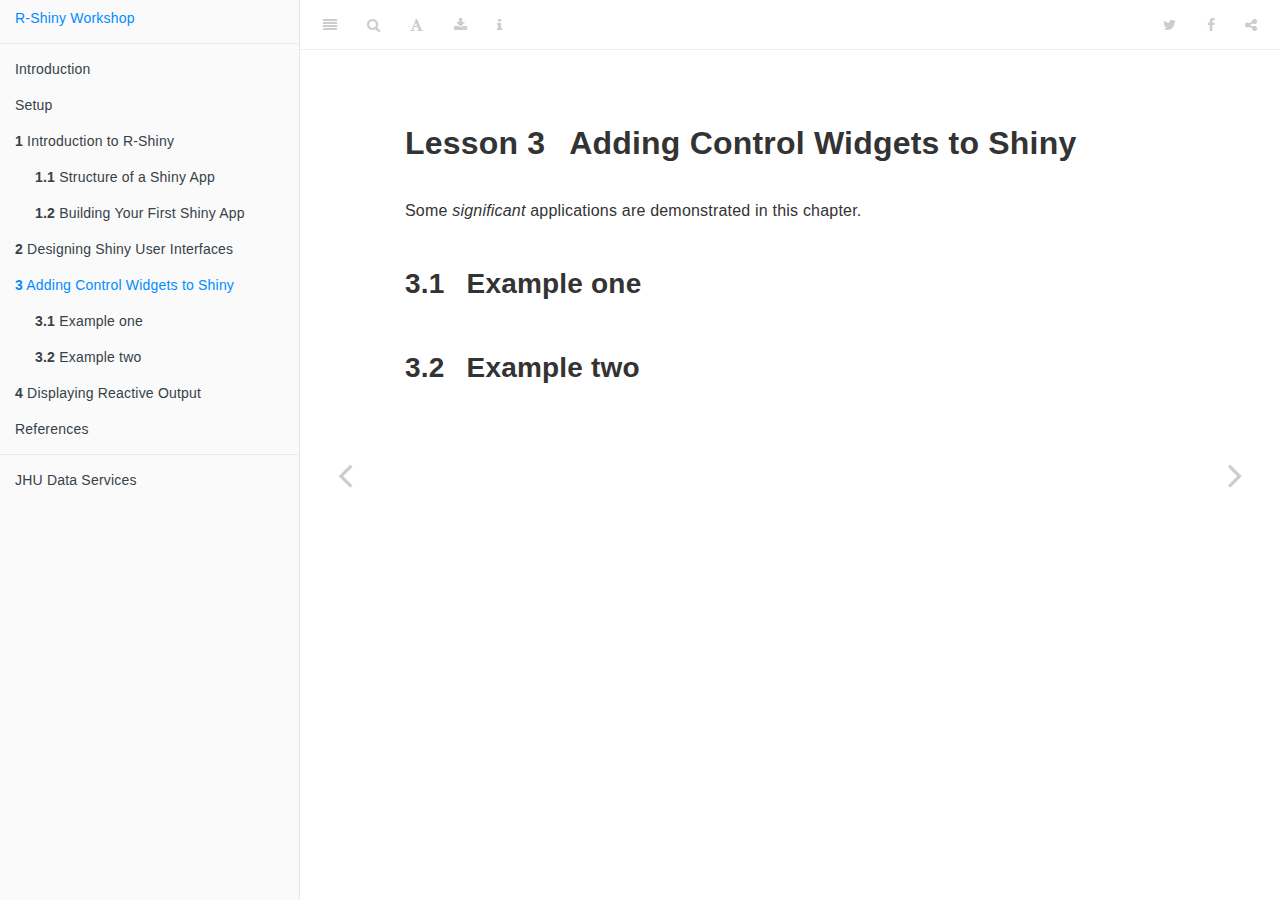
==== commit 415d39cb: "Compiled book." ====
--- a/docs/adding-control-widgets-to-shiny.html
+++ b/docs/adding-control-widgets-to-shiny.html
@@ -24,7 +24,7 @@
 <meta name="author" content="Peter Lawson" />
 
 
-<meta name="date" content="2020-12-22" />
+<meta name="date" content="2021-01-04" />
 
   <meta name="viewport" content="width=device-width, initial-scale=1" />
   <meta name="apple-mobile-web-app-capable" content="yes" />
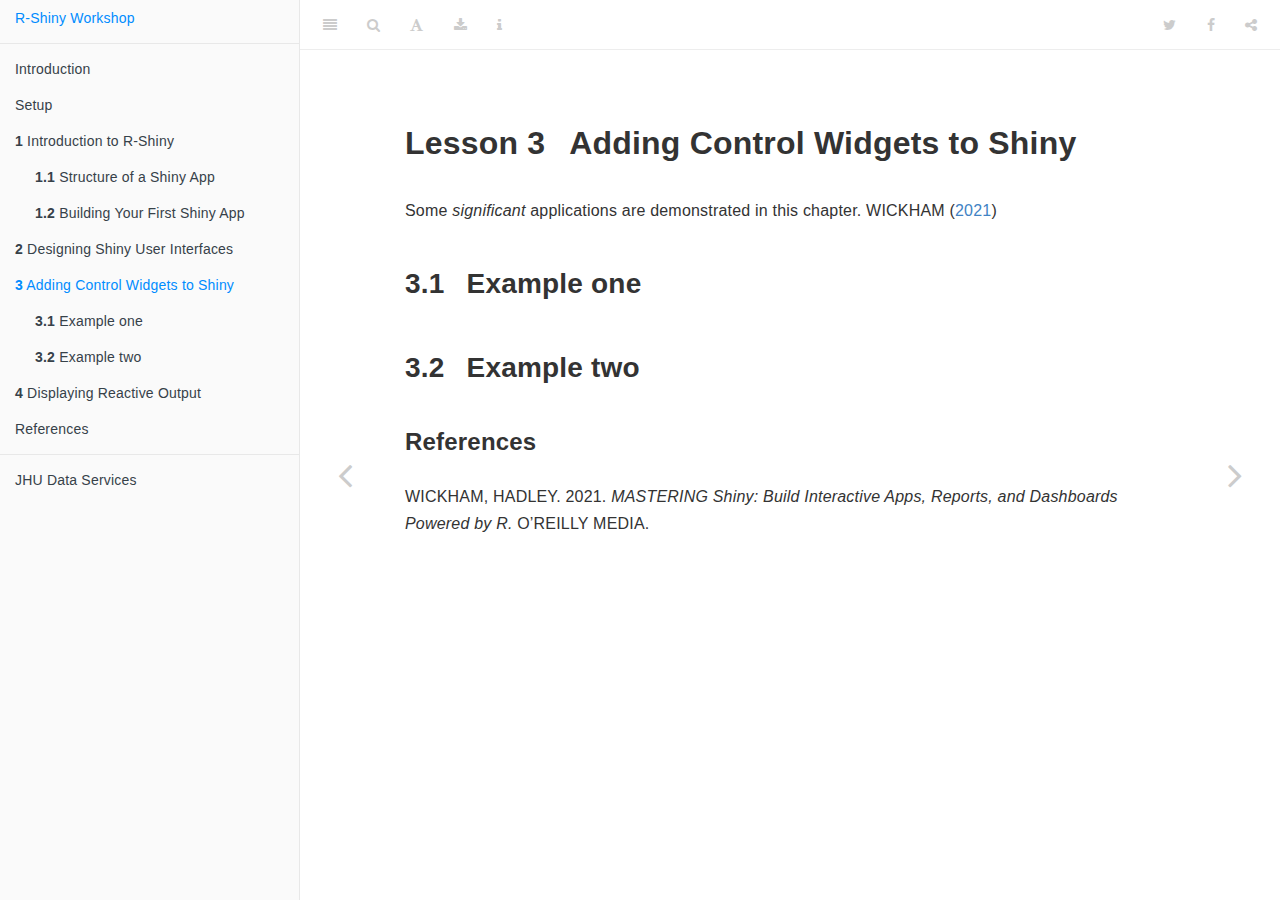
==== commit c23f5ba9: "Compiled book." ====
--- a/docs/adding-control-widgets-to-shiny.html
+++ b/docs/adding-control-widgets-to-shiny.html
@@ -24,7 +24,7 @@
 <meta name="author" content="Peter Lawson" />
 
 
-<meta name="date" content="2021-01-04" />
+<meta name="date" content="2021-01-07" />
 
   <meta name="viewport" content="width=device-width, initial-scale=1" />
   <meta name="apple-mobile-web-app-capable" content="yes" />
@@ -166,13 +166,19 @@
             <section class="normal" id="section-">
 <div id="adding-control-widgets-to-shiny" class="section level1">
 <h1><span class="header-section-number">Lesson 3</span> Adding Control Widgets to Shiny</h1>
-<p>Some <em>significant</em> applications are demonstrated in this chapter.</p>
+<p>Some <em>significant</em> applications are demonstrated in this chapter. <span class="citation">WICKHAM (<a href="#ref-WICKHAM_2021">2021</a>)</span></p>
 <div id="example-one" class="section level2">
 <h2><span class="header-section-number">3.1</span> Example one</h2>
 </div>
 <div id="example-two" class="section level2">
 <h2><span class="header-section-number">3.2</span> Example two</h2>
 
+</div>
+</div>
+<h3>References</h3>
+<div id="refs" class="references">
+<div id="ref-WICKHAM_2021">
+<p>WICKHAM, HADLEY. 2021. <em>MASTERING Shiny: Build Interactive Apps, Reports, and Dashboards Powered by R.</em> O’REILLY MEDIA.</p>
 </div>
 </div>
             </section>
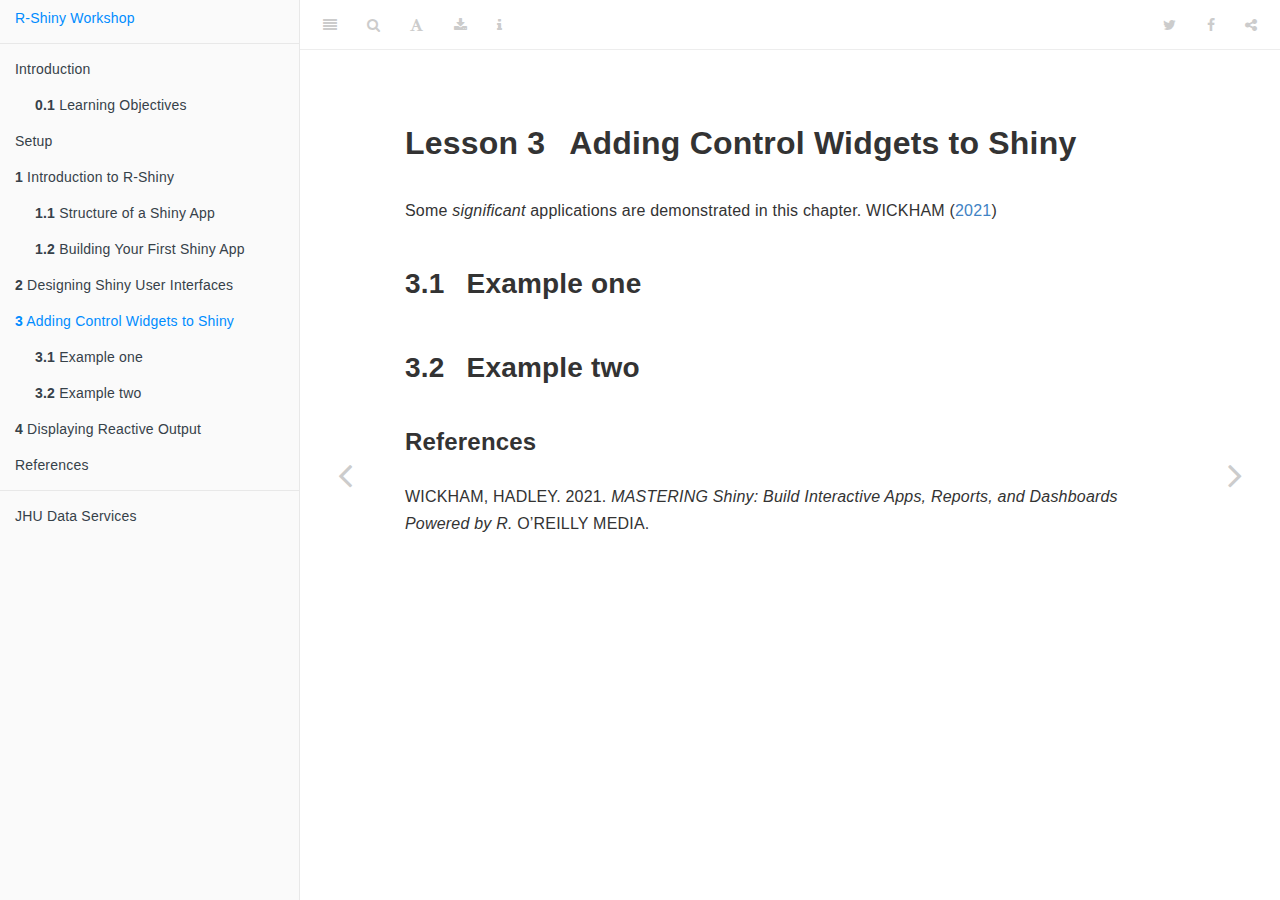
==== commit 1d1431e4: "Compiled book." ====
--- a/docs/adding-control-widgets-to-shiny.html
+++ b/docs/adding-control-widgets-to-shiny.html
@@ -131,7 +131,9 @@
 <li><a href="./">R-Shiny Workshop</a></li>
 
 <li class="divider"></li>
-<li class="chapter" data-level="" data-path="index.html"><a href="index.html"><i class="fa fa-check"></i>Introduction</a></li>
+<li class="chapter" data-level="" data-path="index.html"><a href="index.html"><i class="fa fa-check"></i>Introduction</a><ul>
+<li class="chapter" data-level="0.1" data-path="index.html"><a href="index.html#learning-objectives"><i class="fa fa-check"></i><b>0.1</b> Learning Objectives</a></li>
+</ul></li>
 <li class="chapter" data-level="" data-path="setup.html"><a href="setup.html"><i class="fa fa-check"></i>Setup</a></li>
 <li class="chapter" data-level="1" data-path="introduction-to-r-shiny.html"><a href="introduction-to-r-shiny.html"><i class="fa fa-check"></i><b>1</b> Introduction to R-Shiny</a><ul>
 <li class="chapter" data-level="1.1" data-path="introduction-to-r-shiny.html"><a href="introduction-to-r-shiny.html#structure-of-a-shiny-app"><i class="fa fa-check"></i><b>1.1</b> Structure of a Shiny App</a></li>
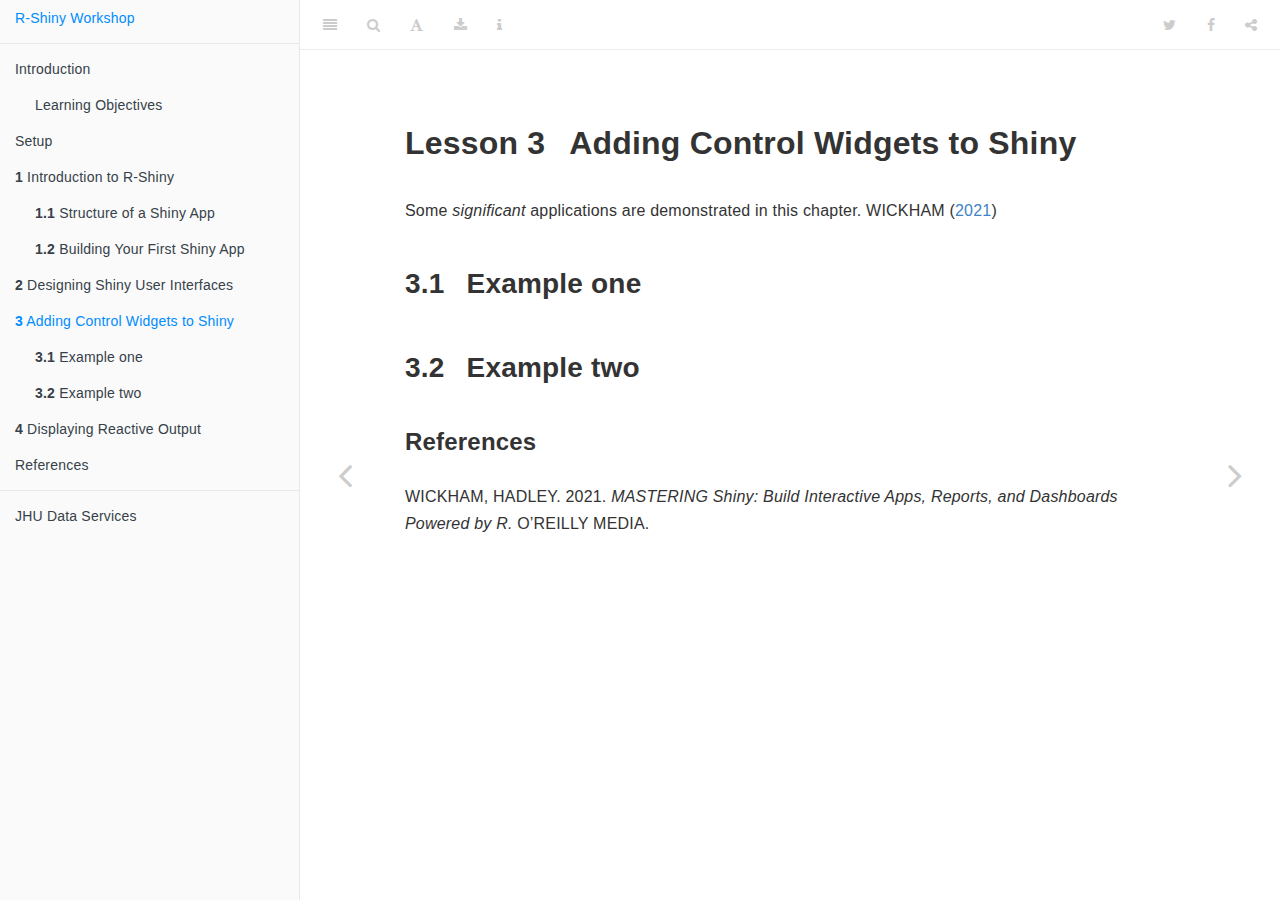
==== commit 6b98bb43: "Compiled book." ====
--- a/docs/adding-control-widgets-to-shiny.html
+++ b/docs/adding-control-widgets-to-shiny.html
@@ -132,7 +132,7 @@
 
 <li class="divider"></li>
 <li class="chapter" data-level="" data-path="index.html"><a href="index.html"><i class="fa fa-check"></i>Introduction</a><ul>
-<li class="chapter" data-level="0.1" data-path="index.html"><a href="index.html#learning-objectives"><i class="fa fa-check"></i><b>0.1</b> Learning Objectives</a></li>
+<li class="chapter" data-level="" data-path="index.html"><a href="index.html#learning-objectives"><i class="fa fa-check"></i>Learning Objectives</a></li>
 </ul></li>
 <li class="chapter" data-level="" data-path="setup.html"><a href="setup.html"><i class="fa fa-check"></i>Setup</a></li>
 <li class="chapter" data-level="1" data-path="introduction-to-r-shiny.html"><a href="introduction-to-r-shiny.html"><i class="fa fa-check"></i><b>1</b> Introduction to R-Shiny</a><ul>
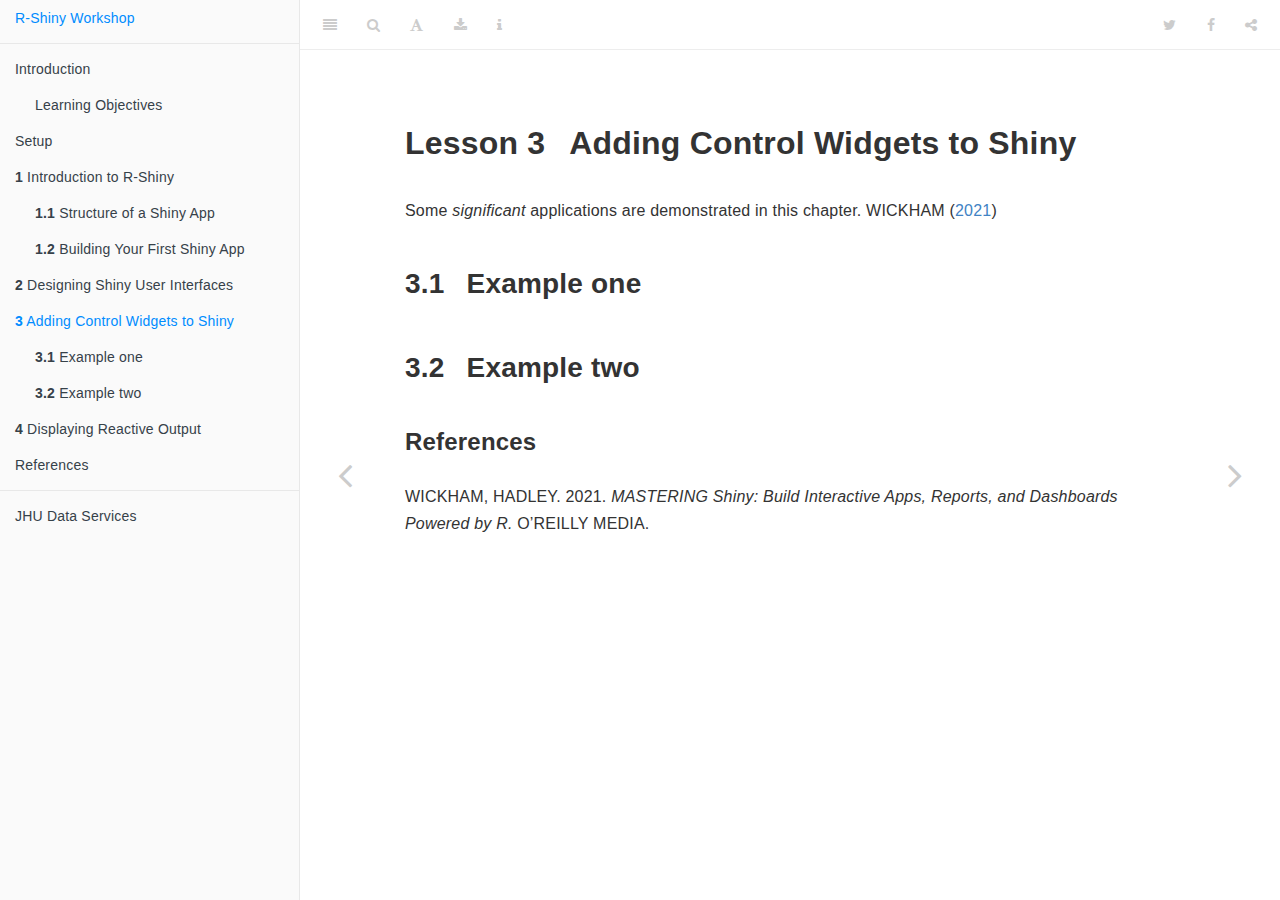
==== commit 37a1b97d: "Compiled book." ====
--- a/docs/adding-control-widgets-to-shiny.html
+++ b/docs/adding-control-widgets-to-shiny.html
@@ -21,7 +21,7 @@
   <meta name="twitter:description" content="A workshop on interactive data visualization using the R-Shiny library in the R programming language." />
   
 
-<meta name="author" content="Peter Lawson" />
+<meta name="author" content="JHU Data Services" />
 
 
 <meta name="date" content="2021-01-07" />
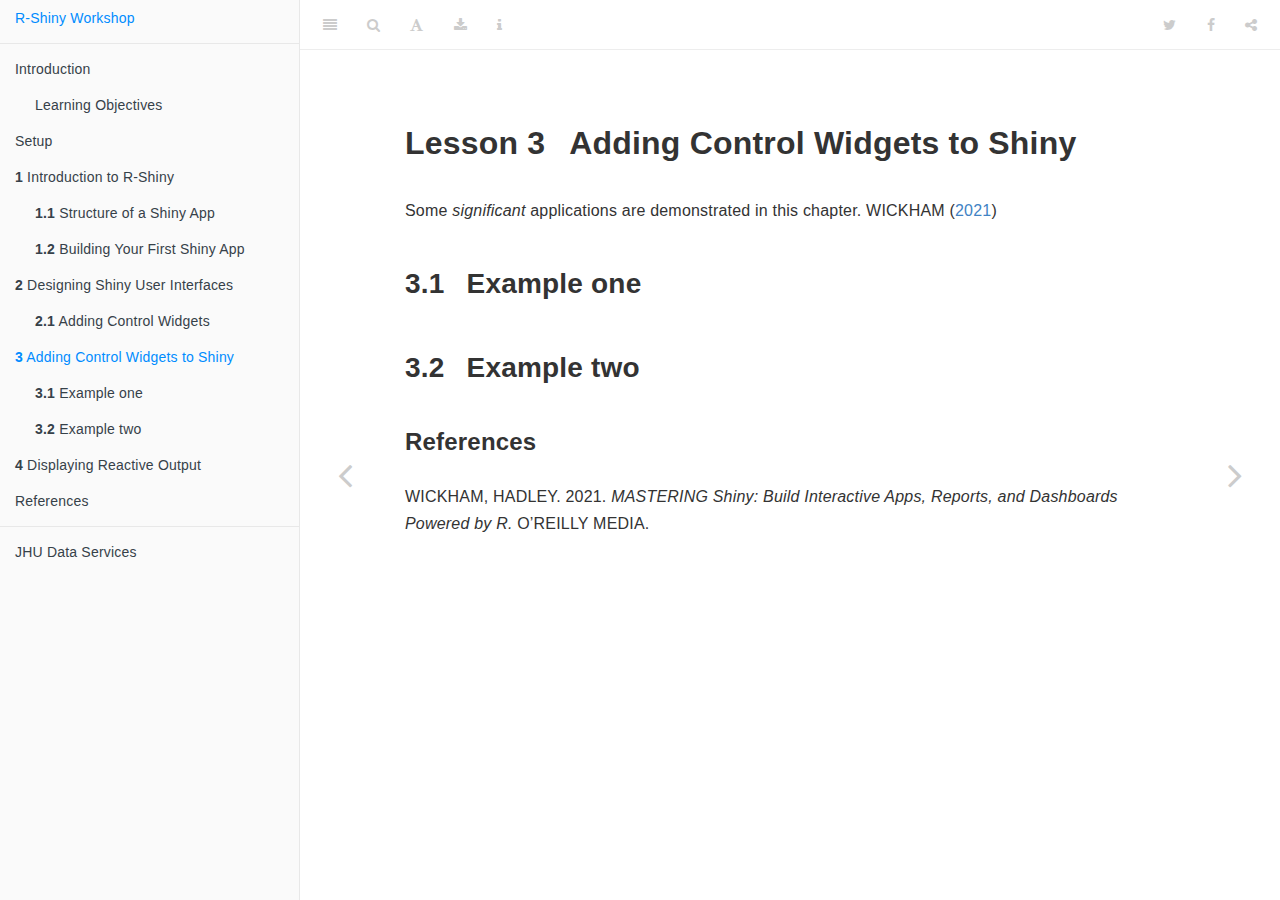
==== commit 51ee93ea: "Compiled book." ====
--- a/docs/adding-control-widgets-to-shiny.html
+++ b/docs/adding-control-widgets-to-shiny.html
@@ -139,7 +139,9 @@
 <li class="chapter" data-level="1.1" data-path="introduction-to-r-shiny.html"><a href="introduction-to-r-shiny.html#structure-of-a-shiny-app"><i class="fa fa-check"></i><b>1.1</b> Structure of a Shiny App</a></li>
 <li class="chapter" data-level="1.2" data-path="introduction-to-r-shiny.html"><a href="introduction-to-r-shiny.html#building-your-first-shiny-app"><i class="fa fa-check"></i><b>1.2</b> Building Your First Shiny App</a></li>
 </ul></li>
-<li class="chapter" data-level="2" data-path="designing-shiny-user-interfaces.html"><a href="designing-shiny-user-interfaces.html"><i class="fa fa-check"></i><b>2</b> Designing Shiny User Interfaces</a></li>
+<li class="chapter" data-level="2" data-path="designing-shiny-user-interfaces.html"><a href="designing-shiny-user-interfaces.html"><i class="fa fa-check"></i><b>2</b> Designing Shiny User Interfaces</a><ul>
+<li class="chapter" data-level="2.1" data-path="designing-shiny-user-interfaces.html"><a href="designing-shiny-user-interfaces.html#adding-control-widgets"><i class="fa fa-check"></i><b>2.1</b> Adding Control Widgets</a></li>
+</ul></li>
 <li class="chapter" data-level="3" data-path="adding-control-widgets-to-shiny.html"><a href="adding-control-widgets-to-shiny.html"><i class="fa fa-check"></i><b>3</b> Adding Control Widgets to Shiny</a><ul>
 <li class="chapter" data-level="3.1" data-path="adding-control-widgets-to-shiny.html"><a href="adding-control-widgets-to-shiny.html#example-one"><i class="fa fa-check"></i><b>3.1</b> Example one</a></li>
 <li class="chapter" data-level="3.2" data-path="adding-control-widgets-to-shiny.html"><a href="adding-control-widgets-to-shiny.html#example-two"><i class="fa fa-check"></i><b>3.2</b> Example two</a></li>
